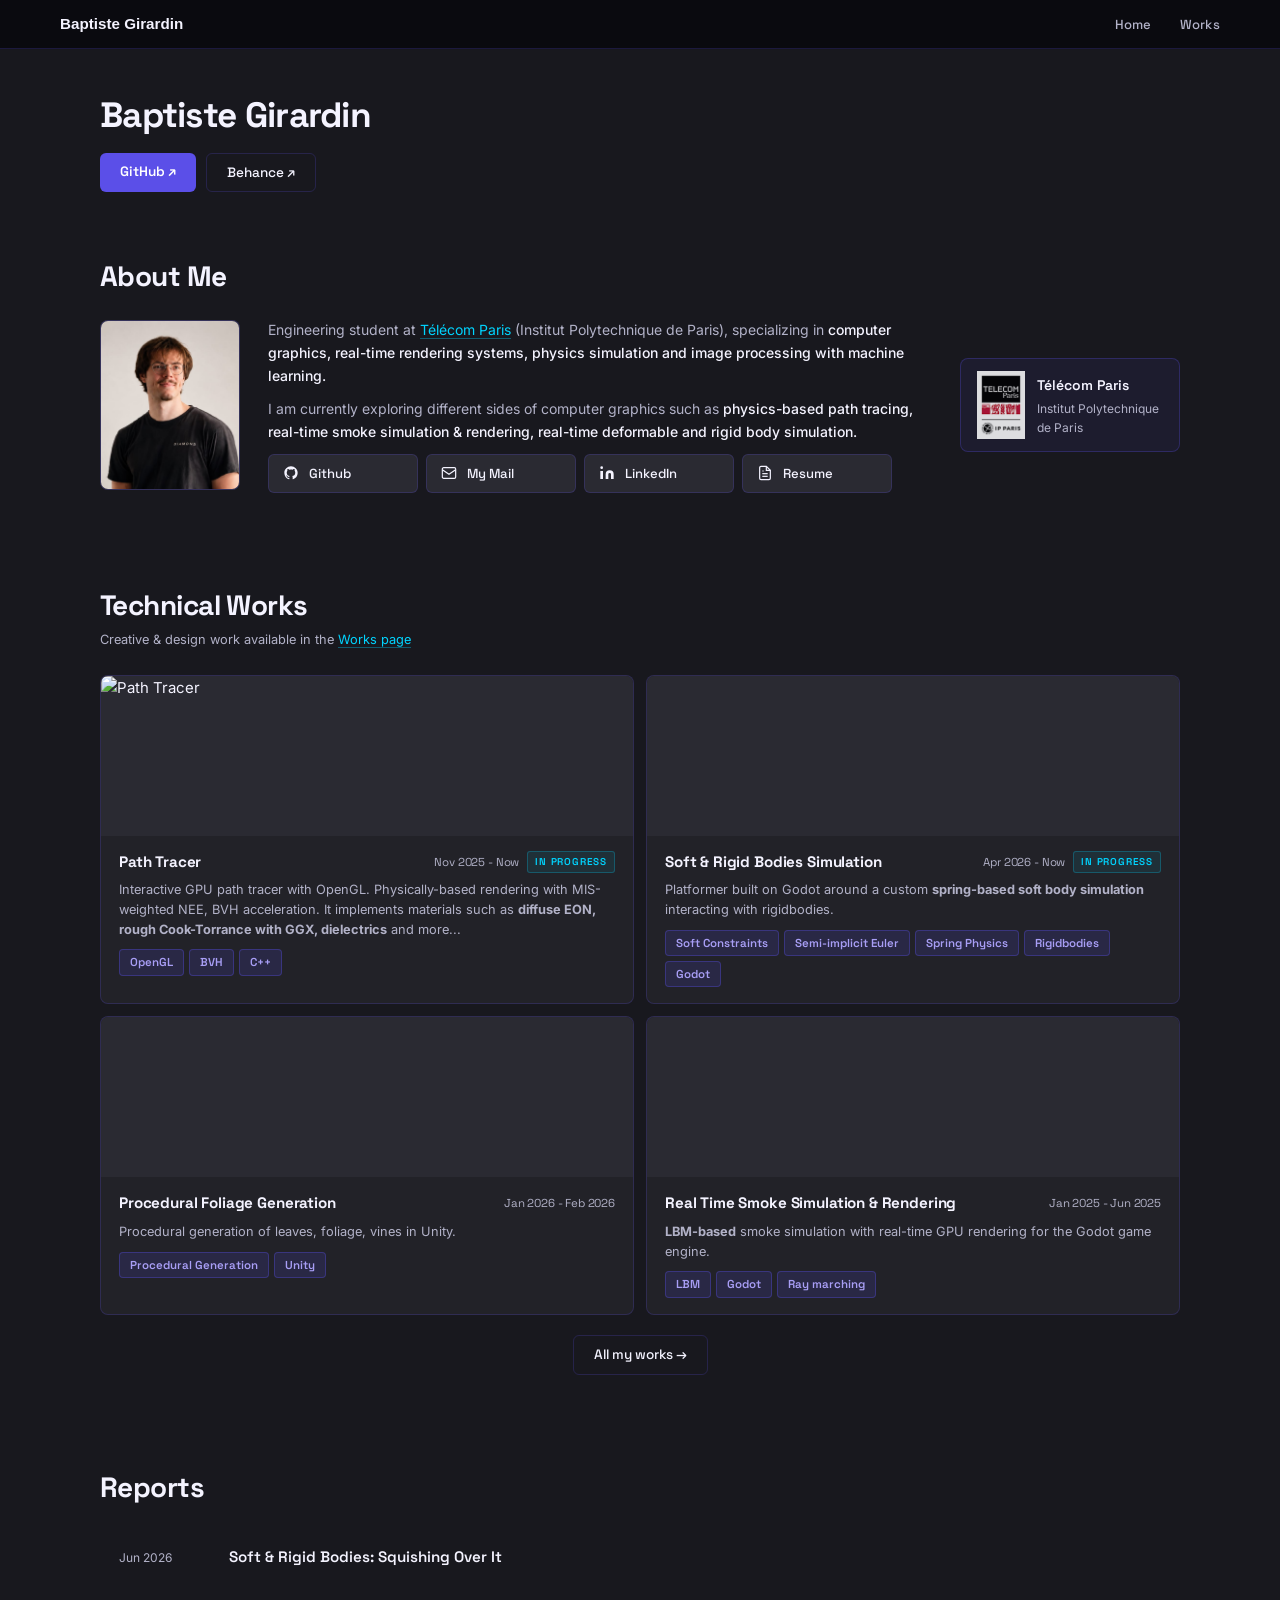
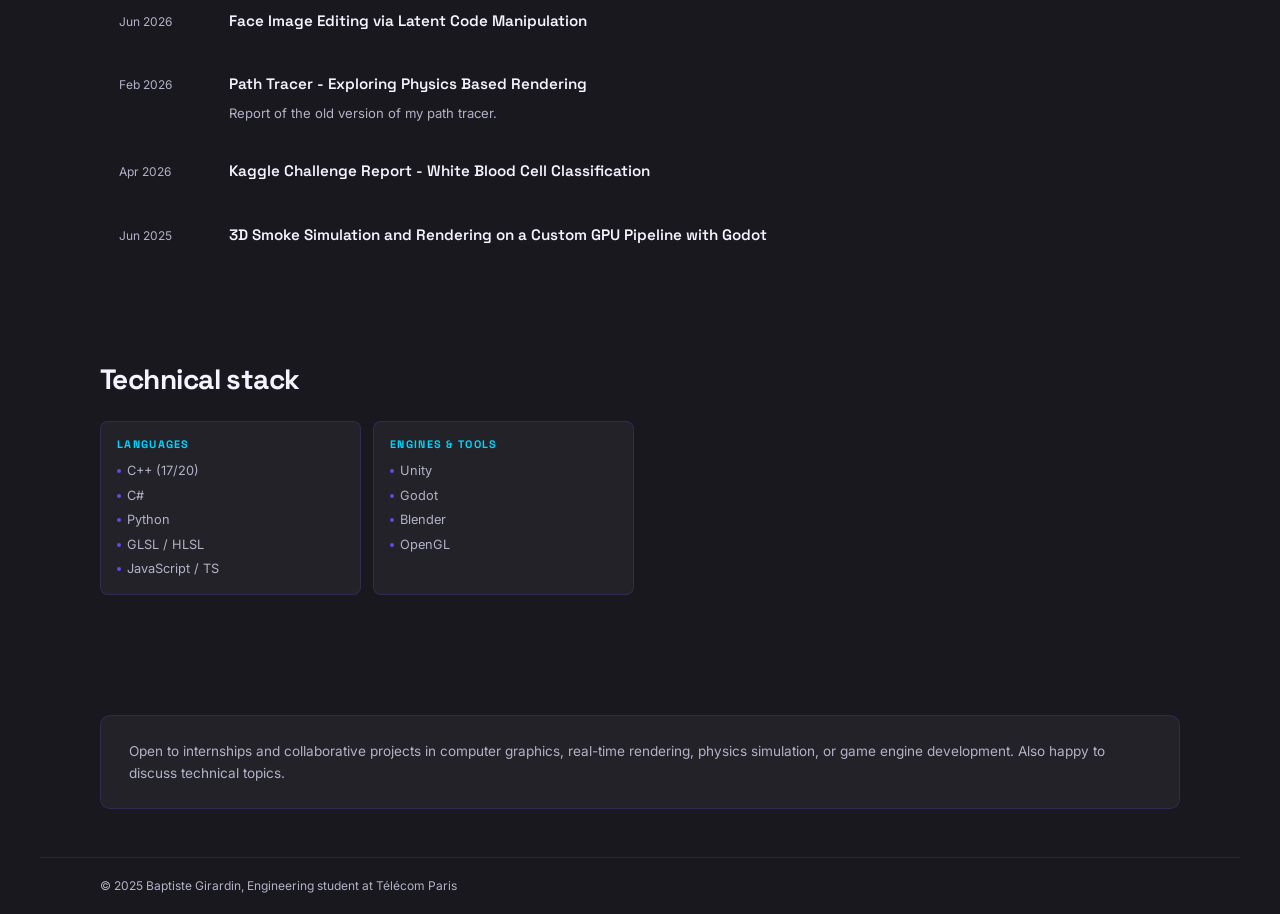
==== index.html @ cd8fc3d0 "Add recent reports" ====
<!DOCTYPE html>
<html lang="en">
<head>
  <meta charset="UTF-8" />
  <meta name="viewport" content="width=device-width, initial-scale=1.0" />
  <title>Baptiste Girardin Portfolio</title>
  <link rel="preconnect" href="https://fonts.googleapis.com" />
  <link href="https://fonts.googleapis.com/css2?family=Space+Grotesk:wght@300;400;500;600;700&family=Inter:wght@300;400;500&display=swap" rel="stylesheet" />
  <link rel="stylesheet" href="css/base.css" />
  <link rel="stylesheet" href="css/nav.css" />
  <link rel="stylesheet" href="css/hero.css" />
  <link rel="stylesheet" href="css/sections.css" />
  <link rel="stylesheet" href="css/projects.css" />
  <link rel="stylesheet" href="css/skills.css" />
  <link rel="stylesheet" href="css/contact.css" />
</head>
<body>

  <nav id="navbar"></nav>
  <script src="js/nav.js"></script>

  <section id="hero">
    <div class="hero-content">
      <h1 class="hero-title">Baptiste Girardin</h1>
      <div class="hero-actions">
        <a href="https://github.com/SlyZ1" target="_blank" class="btn-primary">GitHub ↗</a>
        <a href="https://www.behance.net/slyz" target="_blank" class="btn-ghost">Behance ↗</a>
      </div>
    </div>
  </section>

  <section id="about">
    <div class="reveal">
      <h2 class="section-title">About Me</h2>
    </div>
    <div class="about-grid reveal">
      <div class="about-photo">
        <div class="photo-placeholder">
          <img src="assets/photo_moi_2.jpeg" alt="Baptiste Girardin" />
        </div>
      </div>
      <div class="about-text">
        <p>
          Engineering student at <a href="https://www.telecom-paris.fr" target="_blank" class="inline-link">Télécom Paris</a> (Institut Polytechnique de Paris),
          specializing in <strong>computer graphics, real-time rendering systems, physics simulation
          and image processing with machine learning.</strong>
        </p>
        <div class="about-photo about-photo-mobile">
          <div class="photo-placeholder">
            <img src="assets/photo_moi_2.jpeg" alt="Baptiste Girardin" />
          </div>
        </div>
        <p>
          I am currently exploring different sides of computer graphics such as <strong>physics-based path tracing,
          real-time smoke simulation & rendering, real-time deformable and rigid body simulation.</strong>
        </p>
        <div class="about-links reveal">
          <a href="https://github.com/SlyZ1" target="_blank" class="contact-link">
            <svg width="20" height="20" viewBox="0 0 24 24" fill="currentColor" aria-hidden="true">
              <path d="M12 2C6.477 2 2 6.477 2 12c0 4.418 2.865 8.165 6.839 9.489.5.092.682-.217.682-.482 0-.237-.009-.868-.014-1.703-2.782.604-3.369-1.341-3.369-1.341-.454-1.154-1.11-1.461-1.11-1.461-.908-.62.069-.608.069-.608 1.003.07 1.531 1.03 1.531 1.03.892 1.529 2.341 1.087 2.91.832.092-.647.35-1.088.636-1.338-2.22-.253-4.555-1.11-4.555-4.943 0-1.091.39-1.984 1.029-2.683-.103-.253-.446-1.27.098-2.647 0 0 .84-.268 2.75 1.026A9.578 9.578 0 0112 6.836c.85.004 1.705.115 2.504.337 1.909-1.294 2.747-1.026 2.747-1.026.546 1.377.203 2.394.1 2.647.64.699 1.028 1.592 1.028 2.683 0 3.842-2.339 4.687-4.566 4.935.359.309.678.919.678 1.852 0 1.336-.012 2.415-.012 2.741 0 .267.18.579.688.481C19.138 20.161 22 16.416 22 12c0-5.523-4.477-10-10-10z"/>
            </svg>
            Github
          </a>
          <a href="mailto:baptiste.girardin@telecom-paris.fr" class="contact-link">
            <svg width="20" height="20" viewBox="0 0 24 24" fill="none" stroke="currentColor" stroke-width="1.8" aria-hidden="true">
              <rect x="2" y="4" width="20" height="16" rx="2"/>
              <path d="m2 7 10 7 10-7"/>
            </svg>
            My Mail
          </a>
          <a href="https://www.linkedin.com/in/baptiste-girardin" target="_blank" class="contact-link">
            <svg width="20" height="20" viewBox="0 0 24 24" fill="currentColor" aria-hidden="true">
              <path d="M16 8a6 6 0 016 6v7h-4v-7a2 2 0 00-2-2 2 2 0 00-2 2v7h-4v-7a6 6 0 016-6zM2 9h4v12H2z"/>
              <circle cx="4" cy="4" r="2"/>
            </svg>
            LinkedIn
          </a>
          <a href="assets/CV-en.pdf" target="_blank" class="contact-link">
            <svg width="20" height="20" viewBox="0 0 24 24" fill="none" stroke="currentColor" stroke-width="1.8" aria-hidden="true">
              <path d="M14 2H6a2 2 0 00-2 2v16a2 2 0 002 2h12a2 2 0 002-2V8z"/>
              <polyline points="14 2 14 8 20 8"/>
              <line x1="16" y1="13" x2="8" y2="13"/>
              <line x1="16" y1="17" x2="8" y2="17"/>
              <polyline points="10 9 9 9 8 9"/>
            </svg>
            Resume
          </a>
        </div>
      </div>
      <div class="about-stats">
        <div class="telecom-badge">
          <img src="assets/telecom-paris.png" alt="Télécom Paris" class="telecom-img" />
          <div class="telecom-info">
            <strong>Télécom Paris</strong>
            <span>Institut Polytechnique de Paris</span>
          </div>
        </div>
      </div>
    </div>
  </section>

  <section id="projects" class="projects-preview">
    <div class="reveal">
      <h2 class="section-title">Technical Works</h2>
      <p class="section-subtitle">Creative & design work available in the <a href="projects.html?filter=art" class="inline-link">Works page</a></p>
    </div>
    <div class="projects-grid reveal" data-projects="path-tracer, soft-body, foliage, smoke-sim"></div>
    <script src="js/projects.js"></script>
    <div class="projects-more reveal">
      <a href="projects.html" class="btn-ghost">All my works →</a>
    </div>
  </section>

  <section id="publications">
    <div class="reveal">
      <h2 class="section-title">Reports</h2>
    </div>
    <div class="pub-list reveal">
      <a class="pub-item" href="https://github.com/SlyZ1/Physics-Based-Bodies/blob/main/Report.pdf" target="_blank">
        <span class="pub-date">Jun 2026</span>
        <div class="pub-body">
          <h3 class="pub-title">Soft & Rigid Bodies: Squishing Over It</h3>
        </div>
        <span class="pub-arrow">↗</span>
      </a>
      <a class="pub-item" href="https://github.com/SlyZ1/Latent-Space-Faces/blob/main/Report.pdf" target="_blank">
        <span class="pub-date">Jun 2026</span>
        <div class="pub-body">
          <h3 class="pub-title">Face Image Editing via Latent Code Manipulation</h3>
        </div>
        <span class="pub-arrow">↗</span>
      </a>
      <a class="pub-item" href="https://github.com/SlyZ1/Path-Tracer/blob/main/outputs/Rendu%20Projet%20IGR.pdf" target="_blank">
        <span class="pub-date">Feb 2026</span>
        <div class="pub-body">
          <h3 class="pub-title">Path Tracer - Exploring Physics Based Rendering</h3>
          <p class="pub-desc">Report of the old version of my path tracer.</p>
        </div>
        <span class="pub-arrow">↗</span>
      </a>
      <a class="pub-item" href="https://github.com/SlyZ1/WBC-Classification/blob/main/Project%20Report.pdf" target="_blank">
        <span class="pub-date">Apr 2026</span>
        <div class="pub-body">
          <h3 class="pub-title">Kaggle Challenge Report - White Blood Cell Classification</h3>
        </div>
        <span class="pub-arrow">↗</span>
      </a>
      <a class="pub-item" href="https://github.com/artishow-smoke/Smoke/blob/master/report/report.pdf" target="_blank">
        <span class="pub-date">Jun 2025</span>
        <div class="pub-body">
          <h3 class="pub-title">3D Smoke Simulation and Rendering on a Custom GPU Pipeline with Godot</h3>
        </div>
        <span class="pub-arrow">↗</span>
      </a>
    </div>
  </section>

  <section id="skills">
    <div class="reveal">
      <h2 class="section-title">Technical stack</h2>
    </div>
    <div class="skills-grid reveal">
      <div class="skill-group">
        <p class="skill-group-title">Languages</p>
        <ul class="skill-list">
          <li class="skill-item"><span class="skill-dot"></span>C++ (17/20)</li>
          <li class="skill-item"><span class="skill-dot"></span>C#</li>
          <li class="skill-item"><span class="skill-dot"></span>Python</li>
          <li class="skill-item"><span class="skill-dot"></span>GLSL / HLSL</li>
          <li class="skill-item"><span class="skill-dot"></span>JavaScript / TS</li>
        </ul>
      </div>
      <div class="skill-group">
        <p class="skill-group-title">Engines & Tools</p>
        <ul class="skill-list">
          <li class="skill-item"><span class="skill-dot"></span>Unity</li>
          <li class="skill-item"><span class="skill-dot"></span>Godot</li>
          <li class="skill-item"><span class="skill-dot"></span>Blender</li>
          <li class="skill-item"><span class="skill-dot"></span>OpenGL</li>
        </ul>
      </div>
    </div>
  </section>

  <section id="contact">
    <div class="reveal">
      <h2 class="section-title"></h2>
    </div>
    <div class="contact-inner reveal">
      <div class="contact-copy">
        <p>
          Open to internships and collaborative projects in computer graphics, real-time rendering,
          physics simulation, or game engine development. Also happy to discuss technical topics.
        </p>
      </div>
    </div>
  </section>

  <footer>
    <p>© 2025 Baptiste Girardin, Engineering student at Télécom Paris</p>
  </footer>

<script src="js/scroll-reveal.js"></script>

</body>
</html>
---- css/base.css ----
*, *::before, *::after {
  box-sizing: border-box;
  margin: 0;
  padding: 0;
}

:root {
  --bg:           #18181E;
  --bg-card:      #222228;
  --bg-card2:     #2A2A32;
  --border:       rgba(91, 79, 232, 0.22);
  --text:         #F4F3FF;
  --muted:        #B2B2C8;
  --accent:       #5B4FE8;
  --accent2:      #00D4FF;
  --accent-glow:  rgba(91, 79, 232, 0.25);
}

html {
  scroll-behavior: smooth;
}

body {
  background: var(--bg);
  color: var(--text);
  font-family: 'Inter', sans-serif;
  font-size: 15px;
  line-height: 1.6;
  overflow-x: hidden;
}

::-webkit-scrollbar { width: 4px; }
::-webkit-scrollbar-track { background: var(--bg); }
::-webkit-scrollbar-thumb { background: var(--accent); border-radius: 2px; }

.btn-primary {
  background: var(--accent);
  color: #fff;
  padding: 8px 20px;
  border-radius: 6px;
  font-family: 'Space Grotesk', sans-serif;
  font-weight: 600;
  font-size: 0.85rem;
  text-decoration: none;
  transition: opacity 0.15s;
}
.btn-primary:hover { opacity: 0.85; }

.btn-ghost {
  border: 1px solid var(--border);
  color: var(--text);
  padding: 8px 20px;
  border-radius: 6px;
  font-family: 'Space Grotesk', sans-serif;
  font-weight: 500;
  font-size: 0.85rem;
  text-decoration: none;
  transition: border-color 0.2s, color 0.2s;
}
.btn-ghost:hover {
  border-color: var(--accent);
  color: var(--accent);
}

.btn-ghost-accent {
  border-color: var(--accent);
  color: var(--accent);
}
.btn-ghost-accent:hover { opacity: 0.8; }

.reveal {
  opacity: 0;
  transform: translateY(12px);
  transition: opacity 0.35s ease, transform 0.35s ease;
}
.reveal.visible {
  opacity: 1;
  transform: translateY(0);
}

@media (prefers-reduced-motion: reduce) {
  *, *::before, *::after {
    animation-duration: 0.001ms !important;
    transition-duration: 0.001ms !important;
  }
}
---- css/nav.css ----
nav {
  position: fixed;
  top: 0; left: 0; right: 0;
  z-index: 100;
  display: flex;
  justify-content: space-between;
  align-items: center;
  padding: 12px 60px;
  background: rgba(10, 10, 15, 0.92);
  backdrop-filter: blur(12px);
  border-bottom: 1px solid var(--border);
}

.nav-logo {
  font-family: -apple-system, BlinkMacSystemFont, 'Segoe UI', sans-serif;
  font-weight: 600;
  font-size: 0.95rem;
  letter-spacing: 0;
  color: var(--text);
  text-decoration: none;
}

.nav-links {
  display: flex;
  gap: 28px;
  list-style: none;
}
.nav-links a {
  color: var(--muted);
  font-size: 0.82rem;
  text-decoration: none;
  letter-spacing: 0.02em;
  font-family: 'Space Grotesk', sans-serif;
  font-weight: 500;
  transition: color 0.15s;
}
.nav-links a:hover {
  color: var(--text);
}

@media (max-width: 900px) {
  nav { padding: 12px 24px; }
  .nav-links { gap: 15px; }
}
---- css/hero.css ----
#hero {
  position: relative;
  padding: 96px 60px 20px;
  max-width: 1200px;
  margin: 0 auto;
}

.hero-content {
  position: relative;
  z-index: 2;
  text-align: left;
  display: flex;
  flex-direction: column;
  align-items: flex-start;
  gap: 12px;
}

.hero-eyebrow {
  font-family: 'Space Grotesk', sans-serif;
  font-size: 0.72rem;
  font-weight: 500;
  letter-spacing: 0.16em;
  text-transform: uppercase;
  color: var(--accent2);
}

.hero-title {
  font-family: 'Space Grotesk', sans-serif;
  font-size: clamp(1.6rem, 3vw, 2.2rem);
  font-weight: 700;
  line-height: 1.1;
  letter-spacing: -0.02em;
}

.hero-sub {
  max-width: 560px;
  color: var(--muted);
  font-size: 0.9rem;
  line-height: 1.65;
}

.hero-actions {
  display: flex;
  gap: 10px;
  flex-wrap: wrap;
  margin-top: 6px;
}

.scroll-hint { display: none; }

@media (max-width: 900px) {
  #hero { padding: 72px 24px 12px; }
}
---- css/sections.css ----
section {
  padding: 48px 60px;
  max-width: 1200px;
  margin: 0 auto;
}

.section-label {
  font-family: 'Space Grotesk', sans-serif;
  font-size: 0.68rem;
  font-weight: 600;
  letter-spacing: 0.18em;
  text-transform: uppercase;
  color: var(--accent);
  margin-bottom: 6px;
}

.section-title {
  font-family: 'Space Grotesk', sans-serif;
  font-size: clamp(1.3rem, 2.5vw, 1.75rem);
  font-weight: 700;
  letter-spacing: -0.02em;
  line-height: 1.2;
  margin-bottom: 24px;
}
.section-subtitle {
  font-size: 0.8rem;
  color: var(--muted);
  margin-top: -16px;
  margin-bottom: 24px;
}

.section-title em {
  color: var(--accent2);
  font-style: normal;
}

.about-grid {
  display: grid;
  grid-template-columns: 140px 1fr 220px;
  column-gap: 28px;
  row-gap: 10px;
  align-items: start;
}

.about-photo {
  display: flex;
  flex-direction: column;
  align-items: center;
  align-self: center;
}

.about-photo-mobile { display: none; }

.photo-placeholder {
  width: 140px;
  height: 170px;
  border-radius: 8px;
  background: var(--bg-card2);
  border: 1px solid var(--border);
  display: flex;
  align-items: center;
  justify-content: center;
  color: var(--muted);
  overflow: hidden;
}

.photo-placeholder img {
  width: 100%;
  height: 100%;
  object-fit: cover;
  object-position: center top;
  transform: scale(1.6);
  transform-origin: center top;
  border-radius: 8px;
}

.about-text {
  align-self: center;
}

.inline-link {
  color: var(--accent2);
  text-decoration: none;
  border-bottom: 1px solid rgba(0, 212, 255, 0.35);
}
.inline-link:hover { border-bottom-color: var(--accent2); }

.about-text p {
  color: var(--muted);
  margin-bottom: 10px;
  font-size: 0.875rem;
  line-height: 1.65;
}
.about-text p strong { color: var(--text); font-weight: 500; }
.about-text p em     { color: var(--accent2); font-style: italic; }

.about-links {
  grid-column: 2 / -1;
  display: flex;
  flex-direction: row;
  flex-wrap: wrap;
  gap: 8px;
}

.about-tags {
  display: flex;
  flex-wrap: wrap;
  gap: 6px;
  margin-top: 14px;
}
.tag {
  background: var(--bg-card2);
  border: 1px solid var(--border);
  padding: 3px 10px;
  border-radius: 4px;
  font-size: 0.72rem;
  font-family: 'Space Grotesk', sans-serif;
  font-weight: 500;
  color: var(--muted);
  letter-spacing: 0.02em;
}

.about-stats {
  display: flex;
  flex-direction: column;
  gap: 10px;
  align-self: center;
}

.telecom-badge {
  background: rgba(91,79,232,0.08);
  border: 1px solid rgba(91, 79, 232, 0.28);
  border-radius: 8px;
  padding: 12px 16px;
  display: flex;
  align-items: center;
  gap: 12px;
}
.telecom-img {
  width: 48px;
  height: auto;
  flex-shrink: 0;
  opacity: 0.85;
}
.telecom-info strong {
  font-family: 'Space Grotesk', sans-serif;
  font-weight: 600;
  font-size: 0.875rem;
}
.telecom-info span {
  display: block;
  font-size: 0.75rem;
  color: var(--muted);
  margin-top: 2px;
}

.stat-card {
  background: var(--bg-card);
  border: 1px solid var(--border);
  border-radius: 8px;
  padding: 10px 16px;
  display: flex;
  align-items: baseline;
  gap: 12px;
}

.stat-number {
  font-family: 'Space Grotesk', sans-serif;
  font-size: 1.1rem;
  font-weight: 700;
  letter-spacing: -0.02em;
  color: var(--accent);
  line-height: 1;
  flex-shrink: 0;
  min-width: 40px;
}
.stat-label {
  font-size: 0.78rem;
  color: var(--muted);
}

.pub-list {
  display: flex;
  flex-direction: column;
  gap: 2px;
}

.pub-item {
  display: grid;
  grid-template-columns: 90px 1fr auto;
  align-items: start;
  gap: 20px;
  padding: 16px 18px;
  border-radius: 8px;
  border: 1px solid transparent;
  text-decoration: none;
  color: inherit;
  transition: background 0.15s, border-color 0.15s;
}
.pub-item:hover {
  background: var(--bg-card);
  border-color: var(--border);
}
.pub-item:hover .pub-arrow { opacity: 1; }

.pub-date {
  font-size: 0.75rem;
  color: var(--muted);
  padding-top: 3px;
  white-space: nowrap;
}

.pub-body { display: flex; flex-direction: column; gap: 6px; }

.pub-title {
  font-family: 'Space Grotesk', sans-serif;
  font-size: 0.95rem;
  font-weight: 600;
  color: var(--text);
  margin: 0;
}

.pub-desc {
  font-size: 0.82rem;
  color: var(--muted);
  line-height: 1.55;
  margin: 0;
}

.pub-tags {
  display: flex;
  flex-wrap: wrap;
  gap: 5px;
  margin-top: 2px;
}

.pub-arrow {
  font-size: 1rem;
  color: var(--muted);
  opacity: 0;
  transition: opacity 0.15s;
  padding-top: 2px;
}

footer {
  border-top: 1px solid var(--border);
  padding: 18px 60px;
  display: flex;
  justify-content: space-between;
  align-items: center;
  max-width: 1200px;
  margin: 0 auto;
}
footer p   { font-size: 0.75rem; color: var(--muted); }
footer a   { color: var(--accent); text-decoration: none; }

@media (max-width: 900px) {
  section { padding: 36px 24px; }
  .about-grid { display: block; }
  .about-photo { display: none; }
  .about-photo-mobile {
    display: flex;
    justify-content: center;
    margin: 16px 0;
  }
  .photo-placeholder { width: 140px; height: 170px; }

  .about-links { justify-content: center; margin-top: 20px; }
  .about-stats { display: none; }
  .telecom-badge { width: fit-content; margin: 0 auto; }
  footer { flex-direction: column; gap: 8px; text-align: center; padding: 18px 24px; }
}
---- css/projects.css ----
.back-arrow {
  display: inline-flex;
  align-items: center;
  justify-content: center;
  color: var(--text-muted);
  margin-bottom: 16px;
  transition: color 0.18s, transform 0.18s;
  text-decoration: none;
}
.back-arrow:hover {
  color: var(--accent);
  transform: translateX(-3px);
}

.projects-grid {
  display: grid;
  grid-template-columns: repeat(2, 1fr);
  gap: 12px;
}

.projects-grid.projects-cols {
  display: flex;
  gap: 12px;
  align-items: start;
}

.projects-col {
  flex: 1 1 0;
  min-width: 0;
  display: flex;
  flex-direction: column;
  gap: 12px;
}

.project-card {
  background: var(--bg-card);
  border: 1px solid var(--border);
  border-radius: 8px;
  overflow: hidden;
  transition: border-color 0.18s;
  text-decoration: none;
  color: inherit;
  display: block;
  cursor: pointer;
}
.project-card:hover {
  border-color: var(--accent);
}
.project-card.no-link {
  cursor: default;
}
.project-card.no-link:hover {
  border-color: var(--border);
}
.project-card.featured {
  grid-column: span 2;
}
.projects-grid .project-card:has(.thumb-a4) {
  grid-row: span 2;
}

.project-thumb {
  width: 100%;
  height: 160px;
  overflow: hidden;
  background: var(--bg-card2);
  position: relative;
  transition: height 0.35s ease;
}

.project-thumb.thumb-a4 {
  height: auto;
  aspect-ratio: 210 / 297;
}

.carousel-wrap {
  position: relative;
  width: 100%;
  height: 100%;
  overflow: hidden;
}

.carousel-track {
  display: flex;
  height: 100%;
  transition: transform 0.35s ease;
}

.carousel-track img {
  width: 100%;
  height: 100%;
  object-fit: cover;
  flex-shrink: 0;
}
.carousel-track .thumb-dark {
  flex-shrink: 0;
  width: 100%;
  height: 100%;
}

.carousel-prev,
.carousel-next {
  position: absolute;
  top: 50%;
  transform: translateY(-50%);
  background: rgba(0,0,0,0.45);
  border: none;
  color: #fff;
  font-size: 1.4rem;
  line-height: 1;
  padding: 6px 10px;
  cursor: pointer;
  z-index: 2;
  border-radius: 4px;
  transition: background 0.15s;
}
.carousel-prev:hover,
.carousel-next:hover { background: rgba(0,0,0,0.7); }
.carousel-prev { left: 6px; }
.carousel-next { right: 6px; }

.carousel-dots {
  position: absolute;
  bottom: 8px;
  left: 50%;
  transform: translateX(-50%);
  display: flex;
  gap: 6px;
  z-index: 2;
}

.dot {
  width: 6px;
  height: 6px;
  border-radius: 50%;
  background: rgba(255,255,255,0.4);
  cursor: pointer;
  transition: background 0.15s;
}
.dot.active { background: #fff; }
.project-thumb canvas,
.project-thumb img,
.project-thumb video {
  width: 100%;
  height: 100%;
  display: block;
  object-fit: cover;
}

.project-thumb img.thumb-zoom {
  transform: scale(1.3);
}
.project-thumb video.thumb-zoom {
  transform: scale(2);
}
.project-thumb:has(video.thumb-contain) {
  height: auto;
  aspect-ratio: 16 / 9;
}

.audio-player {
  width: 100%;
  height: 100%;
  display: flex;
  flex-direction: column;
  justify-content: center;
  gap: 10px;
  padding: 14px 18px;
  box-sizing: border-box;
  background: var(--bg-card2);
}
.audio-header {
  display: flex;
  justify-content: space-between;
  align-items: center;
  gap: 8px;
}
.audio-title {
  font-family: 'Space Grotesk', sans-serif;
  font-size: 0.85rem;
  font-weight: 600;
  color: var(--text);
  white-space: nowrap;
  overflow: hidden;
  text-overflow: ellipsis;
}
.audio-count {
  font-size: 0.7rem;
  color: var(--muted);
  flex-shrink: 0;
}
.audio-controls {
  display: flex;
  align-items: center;
  justify-content: center;
  gap: 14px;
}
.audio-prev-btn,
.audio-next-btn {
  background: none;
  border: none;
  color: var(--muted);
  font-size: 1.5rem;
  line-height: 1;
  cursor: pointer;
  padding: 2px 6px;
  transition: color 0.15s;
}
.audio-prev-btn:hover,
.audio-next-btn:hover { color: var(--text); }
.audio-play-btn {
  width: 38px;
  height: 38px;
  border-radius: 50%;
  background: var(--accent);
  border: none;
  cursor: pointer;
  display: flex;
  align-items: center;
  justify-content: center;
  color: #000;
  transition: opacity 0.15s;
  flex-shrink: 0;
}
.audio-play-btn:hover { opacity: 0.85; }
.audio-play-btn svg { width: 14px; height: 14px; }
.audio-progress-wrap { display: flex; flex-direction: column; gap: 5px; }
.audio-bar {
  width: 100%;
  height: 3px;
  background: var(--border);
  border-radius: 2px;
  cursor: pointer;
}
.audio-fill {
  height: 100%;
  background: var(--accent);
  border-radius: 2px;
  width: 0%;
}
.audio-times {
  display: flex;
  justify-content: space-between;
  font-size: 0.68rem;
  color: var(--muted);
}
.audio-dots {
  display: flex;
  justify-content: center;
  gap: 6px;
}

.thumb-dark {
  width: 100%;
  height: 100%;
  background: #0d0d0f;
  display: flex;
  align-items: center;
  justify-content: center;
}
.thumb-dark img {
  width: 100%;
  height: 100%;
  object-fit: contain;
  display: block;
}
.project-thumb video.thumb-leaf {
  transform: scale(1.3);
  translate: 0px -20px;
}
.thumb-placeholder {
  width: 100%;
  height: 100%;
  display: flex;
  align-items: center;
  justify-content: center;
  font-size: 1.5rem;
}
.thumb-gameengine { background: linear-gradient(135deg, #0d1117, #1a1040); }
.thumb-fluid      { background: linear-gradient(135deg, #050d1f, #0a2040); }
.thumb-shader     { background: linear-gradient(135deg, #0f0a20, #1a0d35); }

.project-body {
  padding: 14px 18px 16px;
}

.project-type {
  font-size: 0.68rem;
  font-family: 'Space Grotesk', sans-serif;
  font-weight: 600;
  letter-spacing: 0.14em;
  text-transform: uppercase;
  color: var(--accent2);
  margin-bottom: 4px;
}

.project-name {
  font-family: 'Space Grotesk', sans-serif;
  font-size: 0.95rem;
  font-weight: 700;
  letter-spacing: -0.01em;
  margin-bottom: 6px;
  display: flex;
  align-items: center;
  gap: 8px;
}

.badge-wip {
  font-size: 0.62rem;
  font-family: 'Space Grotesk', sans-serif;
  font-weight: 600;
  letter-spacing: 0.08em;
  text-transform: uppercase;
  padding: 2px 7px;
  border-radius: 3px;
  background: rgba(0, 212, 255, 0.08);
  color: var(--accent2);
  border: 1px solid rgba(0, 212, 255, 0.25);
  flex-shrink: 0;
}

.project-date {
  margin-left: auto;
  font-size: 0.72rem;
  font-family: 'Space Grotesk', sans-serif;
  font-weight: 400;
  color: var(--muted);
  white-space: nowrap;
  padding-left: 8px;
}

.project-desc {
  font-size: 0.8rem;
  color: var(--muted);
  line-height: 1.55;
  margin-bottom: 10px;
}

.project-stack {
  display: flex;
  flex-wrap: wrap;
  gap: 5px;
}
.stack-tag {
  font-size: 0.72rem;
  font-family: 'Space Grotesk', sans-serif;
  font-weight: 600;
  padding: 3px 10px;
  border-radius: 4px;
  background: rgba(91, 79, 232, 0.15);
  color: #a89ef5;
  border: 1px solid rgba(91, 79, 232, 0.35);
}

.projects-cta {
  text-align: left;
  margin-top: 16px;
}

.project-filters {
  display: flex;
  gap: 8px;
  margin-bottom: 20px;
}

.filter-btn {
  background: transparent;
  border: 1px solid var(--border);
  color: var(--muted);
  padding: 6px 16px;
  border-radius: 6px;
  font-family: 'Space Grotesk', sans-serif;
  font-size: 0.82rem;
  font-weight: 500;
  cursor: pointer;
  transition: border-color 0.18s, color 0.18s;
}
.filter-btn:hover {
  border-color: var(--accent);
  color: var(--text);
}
.filter-btn.active {
  border-color: var(--accent);
  color: var(--accent);
}

.projects-more {
  margin-top: 20px;
  display: flex;
  flex-direction: column;
  align-items: center;
  gap: 10px;
}

.projects-creative-hint {
  font-size: 0.78rem;
  color: var(--muted);
  text-decoration: none;
  transition: color 0.15s;
}
.projects-creative-hint:hover { color: var(--accent2); }

@media (max-width: 900px) {
  .projects-grid { grid-template-columns: 1fr; }
  .projects-grid.projects-cols { flex-direction: column; }
  .project-card.featured { grid-column: span 1; }
  .project-name {
    flex-wrap: wrap;
    row-gap: 4px;
  }
  .project-title { flex-basis: 100%; }
  .badge-wip { margin-left: auto; flex-basis: auto; }
  .project-date { margin-left: 0px; padding-left: 0px; flex-basis: auto; }
}
---- css/skills.css ----
.skills-grid {
  display: grid;
  grid-template-columns: repeat(4, 1fr);
  gap: 12px;
}

.skill-group {
  background: var(--bg-card);
  border: 1px solid var(--border);
  border-radius: 8px;
  padding: 14px 16px;
}

.skill-group-title {
  font-family: 'Space Grotesk', sans-serif;
  font-size: 0.68rem;
  font-weight: 700;
  letter-spacing: 0.12em;
  text-transform: uppercase;
  color: var(--accent2);
  margin-bottom: 8px;
}

.skill-list {
  display: flex;
  flex-direction: column;
  gap: 4px;
  list-style: none;
}

.skill-item {
  font-size: 0.8rem;
  color: var(--muted);
  display: flex;
  align-items: center;
  gap: 6px;
}

.skill-dot {
  width: 4px;
  height: 4px;
  border-radius: 50%;
  background: var(--accent);
  flex-shrink: 0;
}

@media (max-width: 900px) {
  .skills-grid { grid-template-columns: repeat(2, 1fr); }
}
---- css/contact.css ----
.contact-inner {
  background: var(--bg-card);
  border: 1px solid var(--border);
  border-radius: 10px;
  padding: 24px 28px;
  display: flex;
  justify-content: center;
  align-items: center;
  gap: 32px;
}

.contact-copy p {
  color: var(--muted);
  font-size: 0.85rem;
  line-height: 1.65;
}

.contact-links {
  display: flex;
  flex-direction: column;
  gap: 8px;
  flex-shrink: 0;
}

.contact-link {
  display: flex;
  align-items: center;
  gap: 10px;
  text-decoration: none;
  color: var(--text);
  padding: 8px 14px;
  background: var(--bg-card2);
  border: 1px solid var(--border);
  border-radius: 6px;
  font-family: 'Space Grotesk', sans-serif;
  font-weight: 500;
  font-size: 0.82rem;
  transition: border-color 0.2s, color 0.2s;
  min-width: 150px;
}
.contact-link svg { flex-shrink: 0; width: 16px; height: 16px; }
.contact-link:hover {
  border-color: var(--accent);
  color: var(--accent);
}

@media (max-width: 900px) {
  .contact-inner {
    flex-direction: column;
    padding: 20px 20px;
  }
}
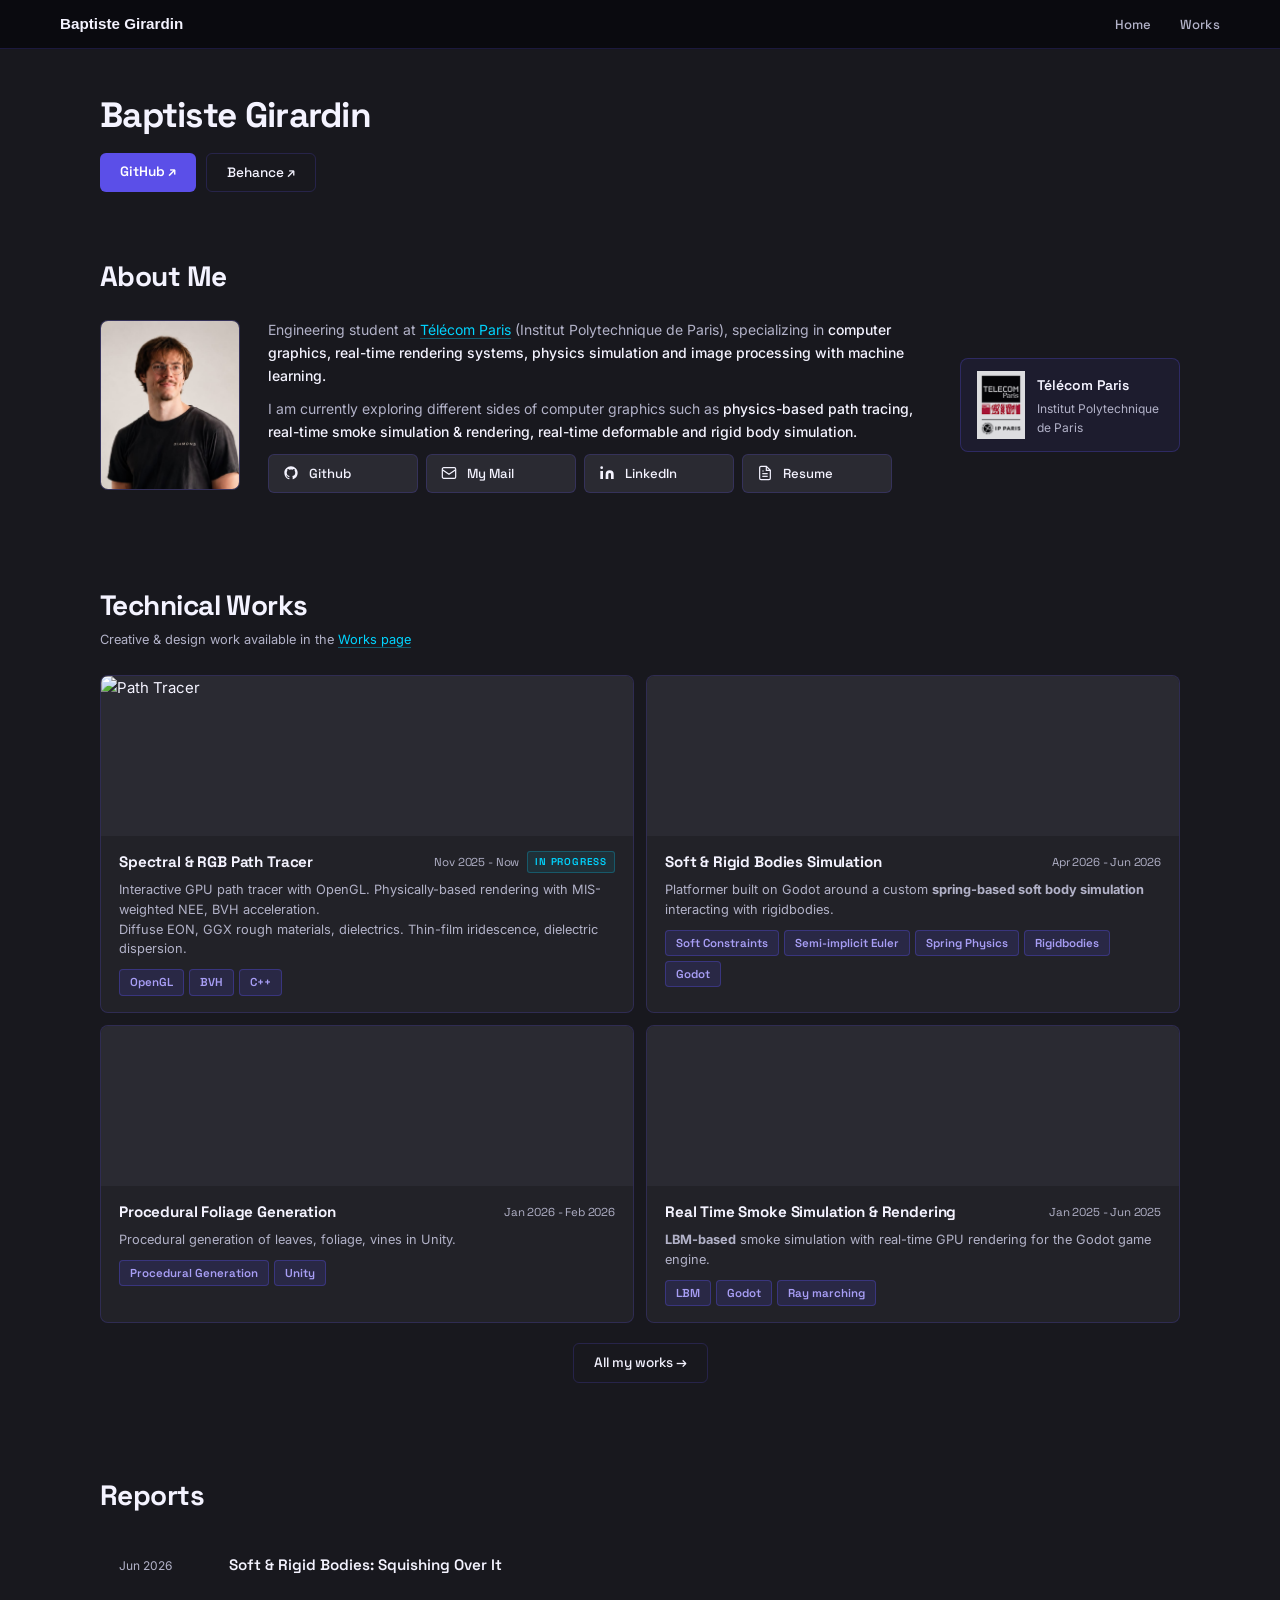
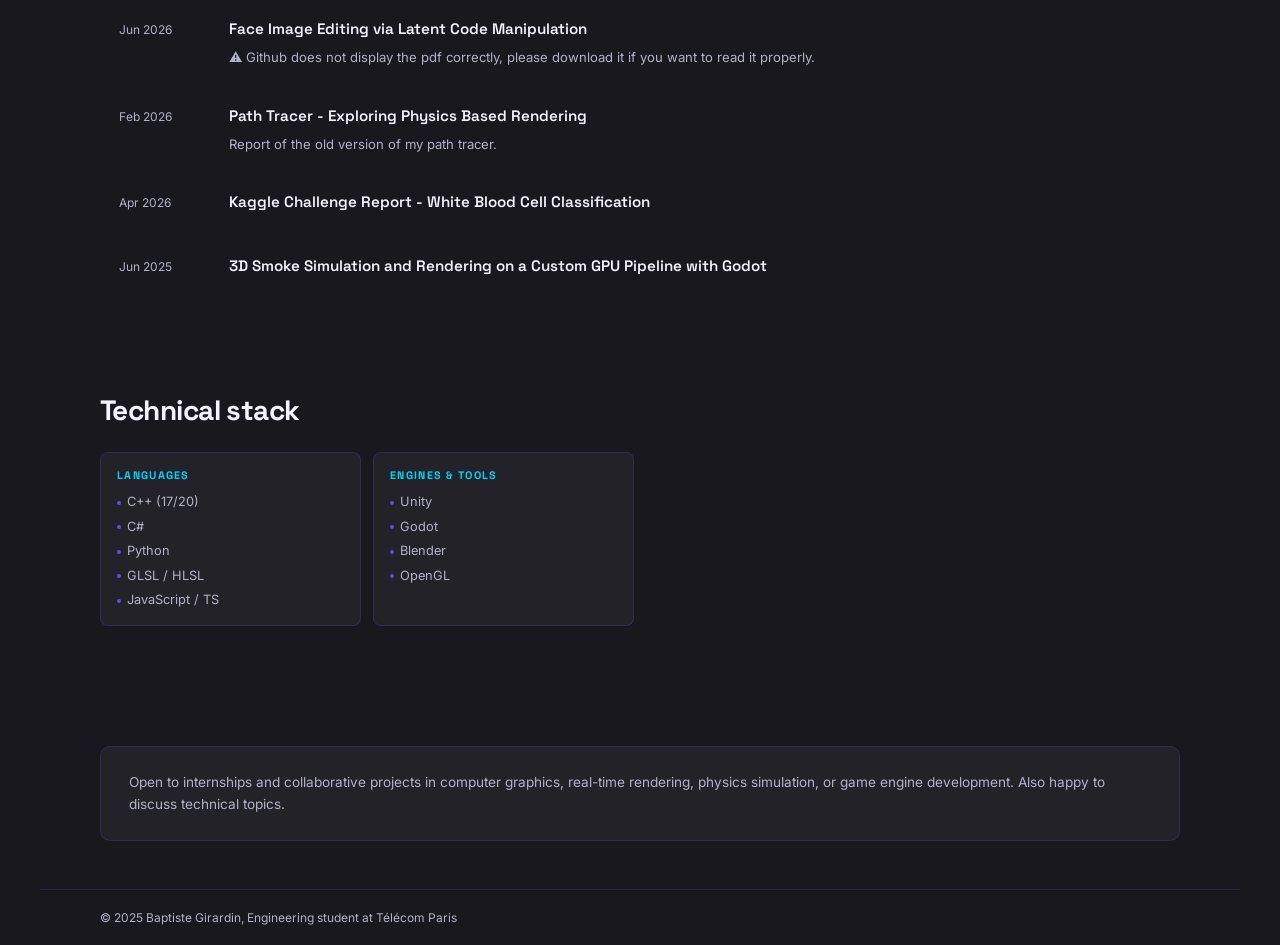
==== commit f2351c7b: "Face Editing pdf caution" ====
--- a/index.html
+++ b/index.html
@@ -127,6 +127,7 @@
         <span class="pub-date">Jun 2026</span>
         <div class="pub-body">
           <h3 class="pub-title">Face Image Editing via Latent Code Manipulation</h3>
+          <p class="pub-desc">⚠️ Github does not display the pdf correctly, please download it if you want to read it properly.</p>
         </div>
         <span class="pub-arrow">↗</span>
       </a>
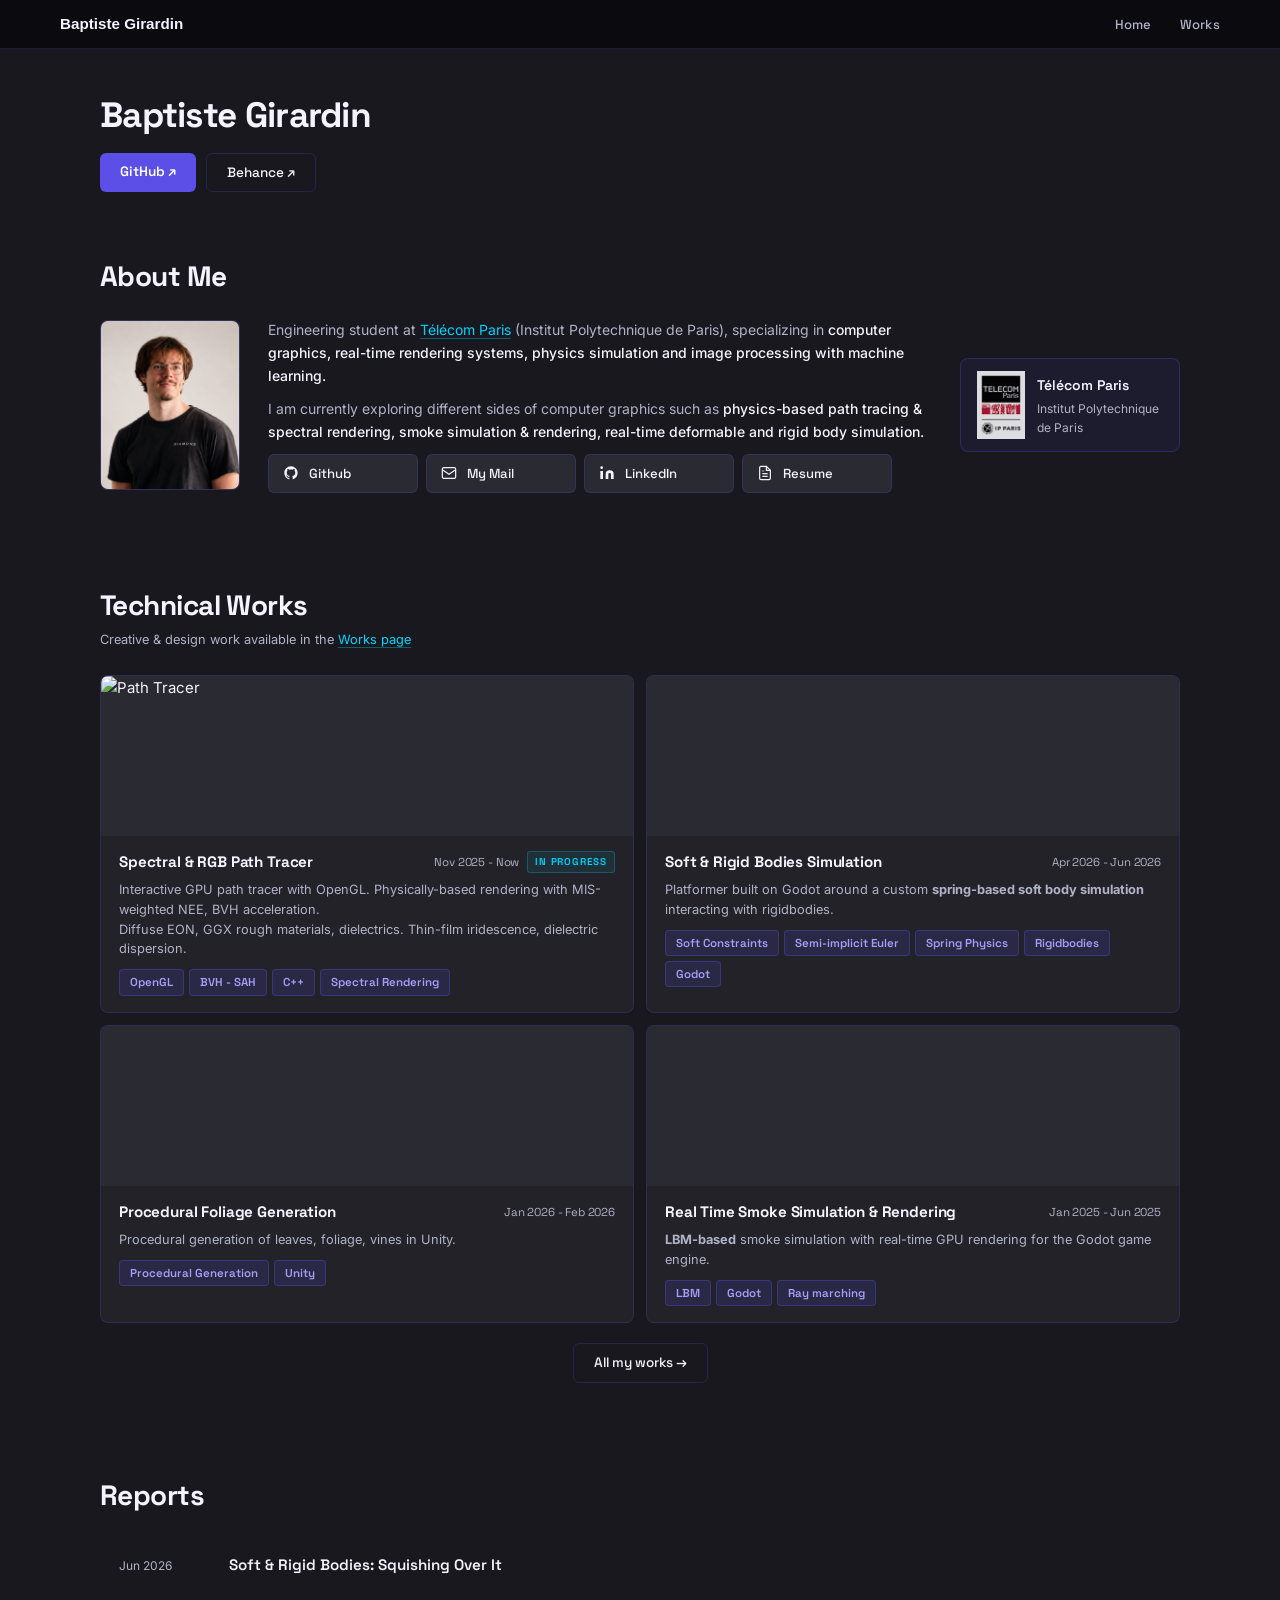
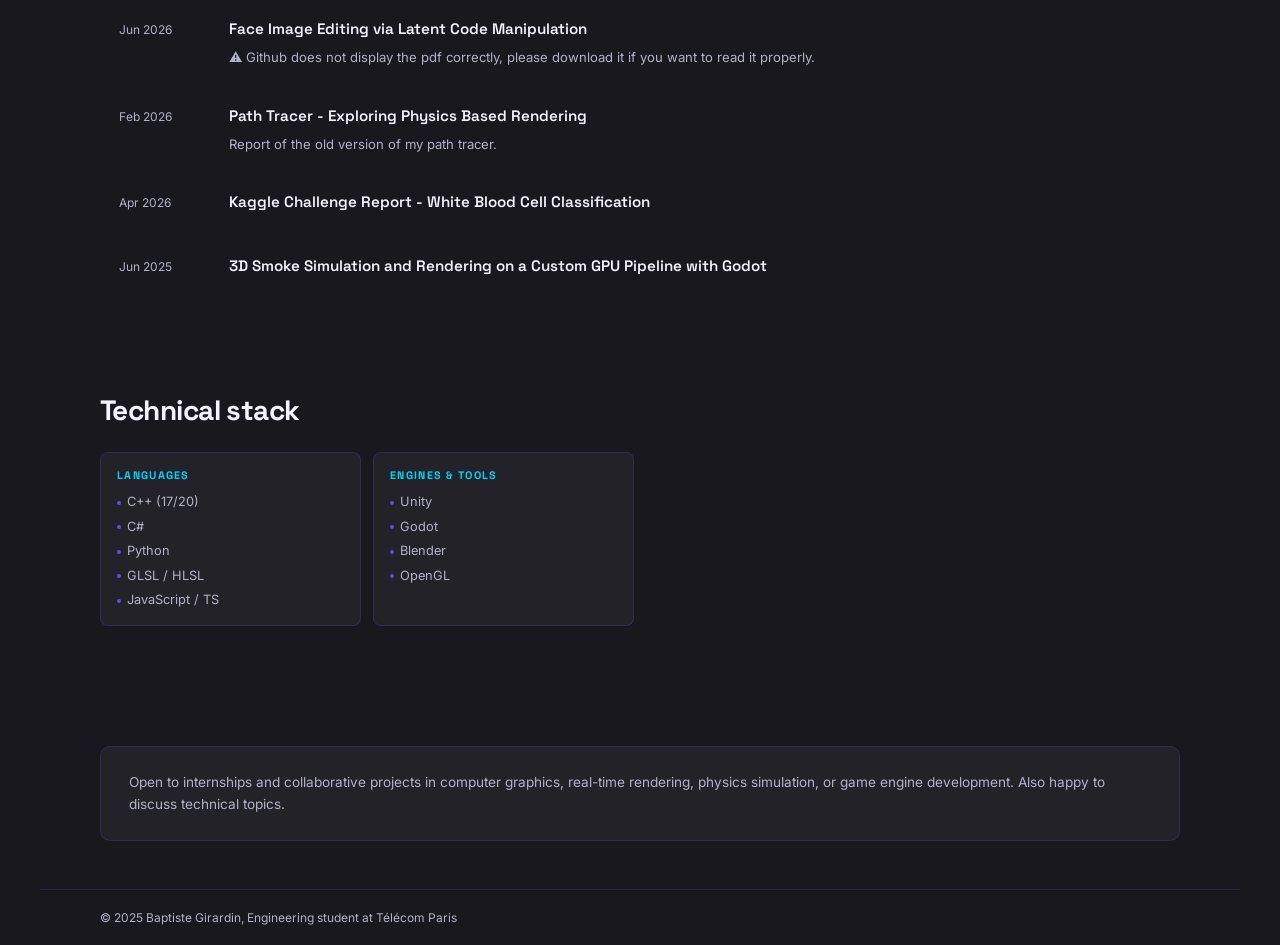
==== commit 5101f5b1: "Update path tracer cards" ====
--- a/index.html
+++ b/index.html
@@ -51,8 +51,8 @@
           </div>
         </div>
         <p>
-          I am currently exploring different sides of computer graphics such as <strong>physics-based path tracing,
-          real-time smoke simulation & rendering, real-time deformable and rigid body simulation.</strong>
+          I am currently exploring different sides of computer graphics such as <strong>physics-based path tracing & spectral rendering,
+          smoke simulation & rendering, real-time deformable and rigid body simulation.</strong>
         </p>
         <div class="about-links reveal">
           <a href="https://github.com/SlyZ1" target="_blank" class="contact-link">
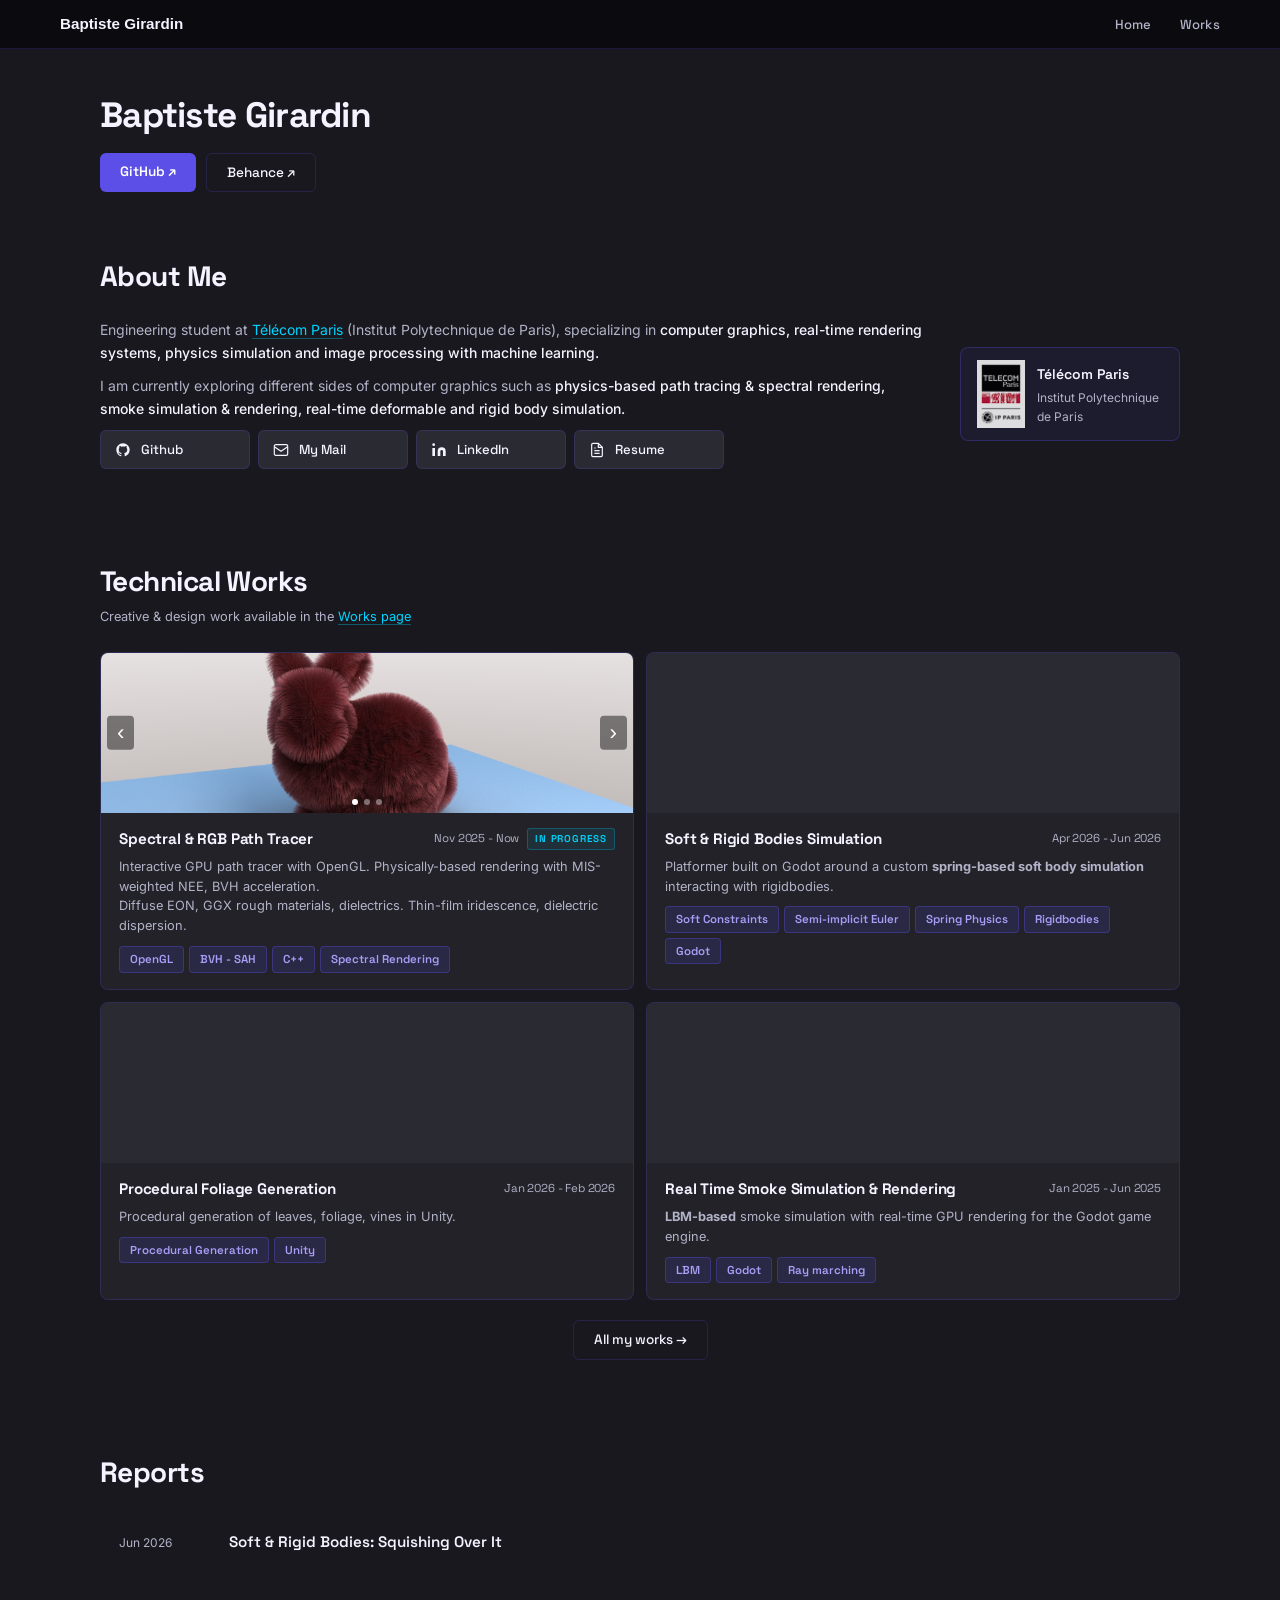
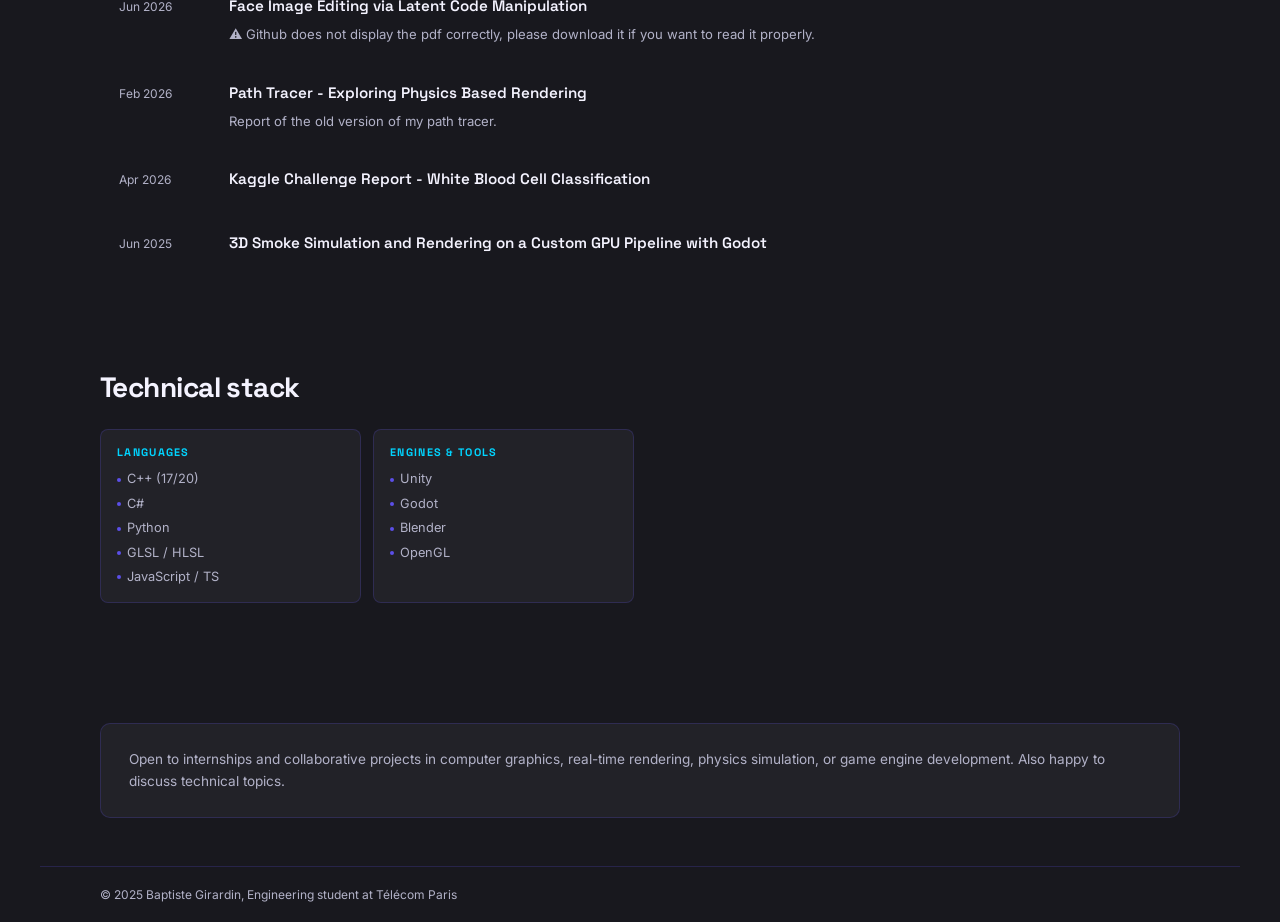
==== commit 2ed285e0: "Removed pfp in about-me section" ====
--- a/index.html
+++ b/index.html
@@ -34,11 +34,6 @@
       <h2 class="section-title">About Me</h2>
     </div>
     <div class="about-grid reveal">
-      <div class="about-photo">
-        <div class="photo-placeholder">
-          <img src="assets/photo_moi_2.jpeg" alt="Baptiste Girardin" />
-        </div>
-      </div>
       <div class="about-text">
         <p>
           Engineering student at <a href="https://www.telecom-paris.fr" target="_blank" class="inline-link">Télécom Paris</a> (Institut Polytechnique de Paris),
--- a/css/sections.css
+++ b/css/sections.css
@@ -36,7 +36,7 @@
 
 .about-grid {
   display: grid;
-  grid-template-columns: 140px 1fr 220px;
+  grid-template-columns: 1fr 220px;
   column-gap: 28px;
   row-gap: 10px;
   align-items: start;
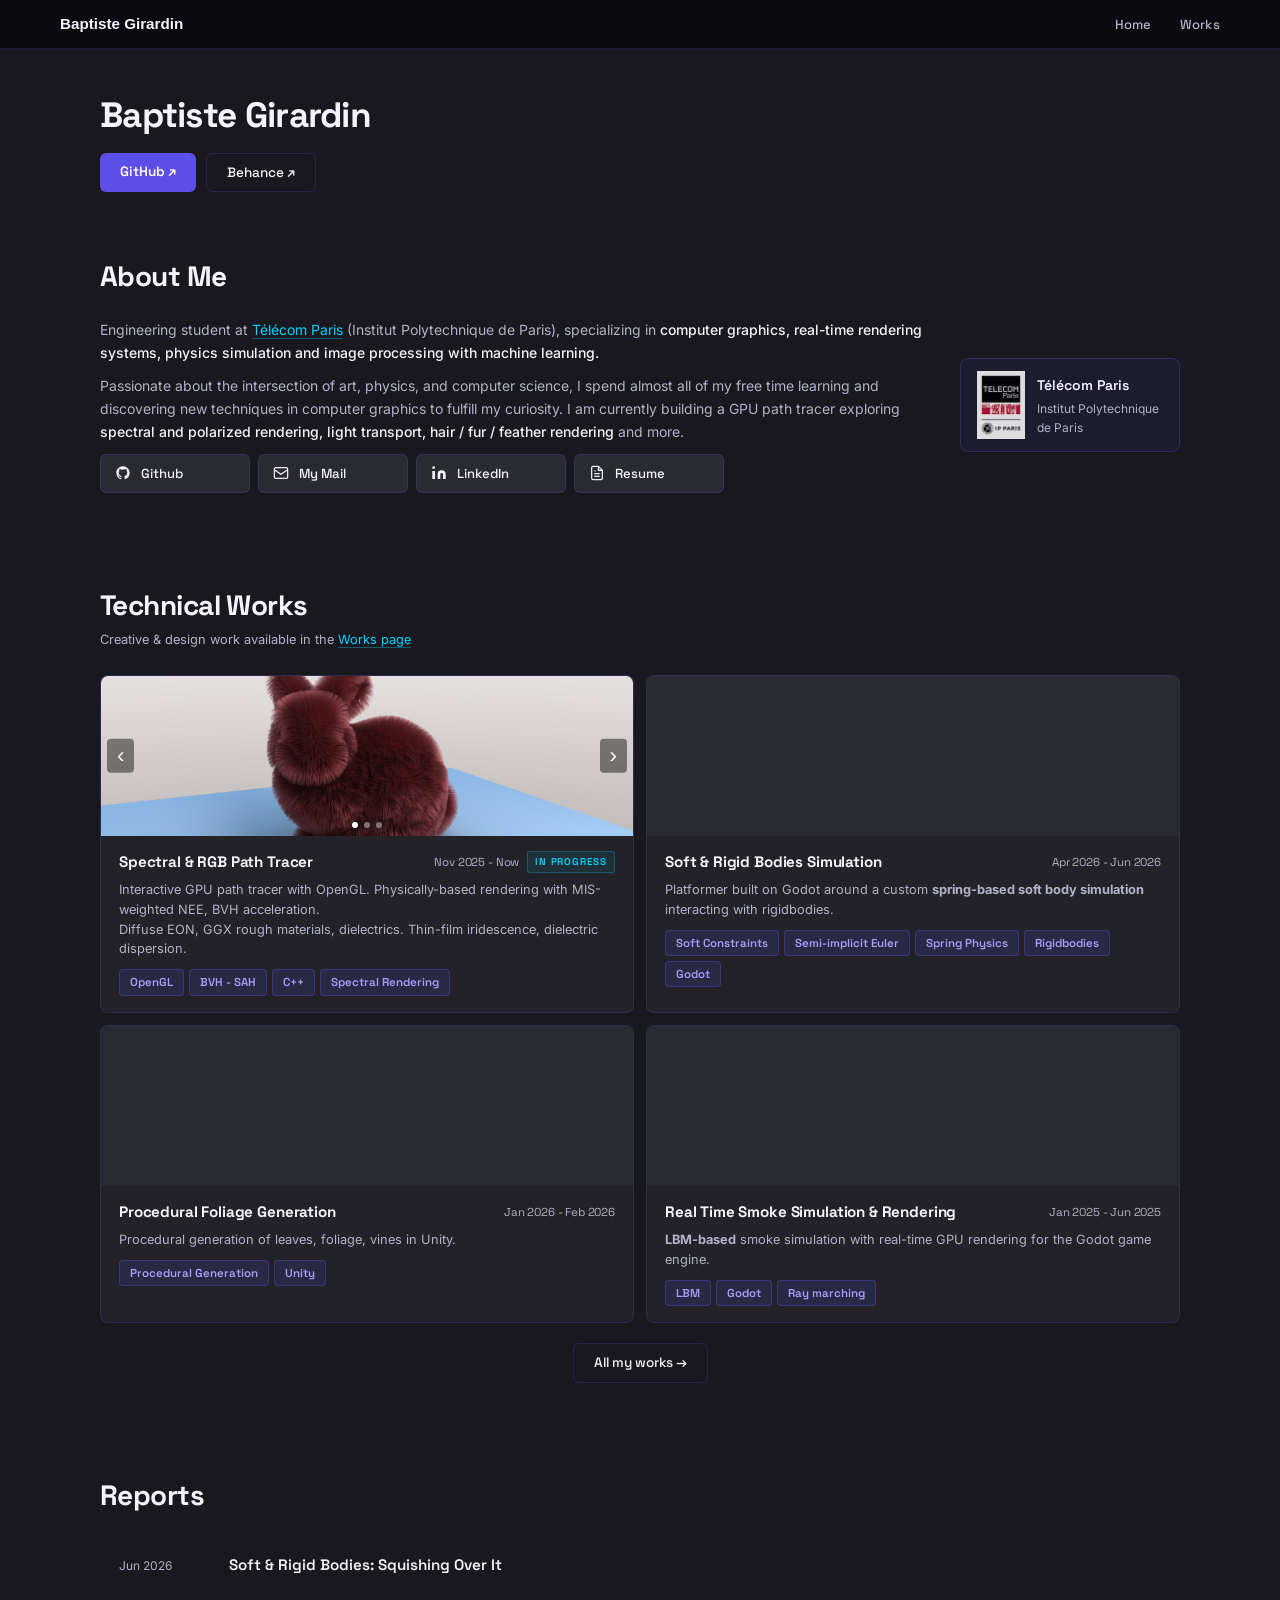
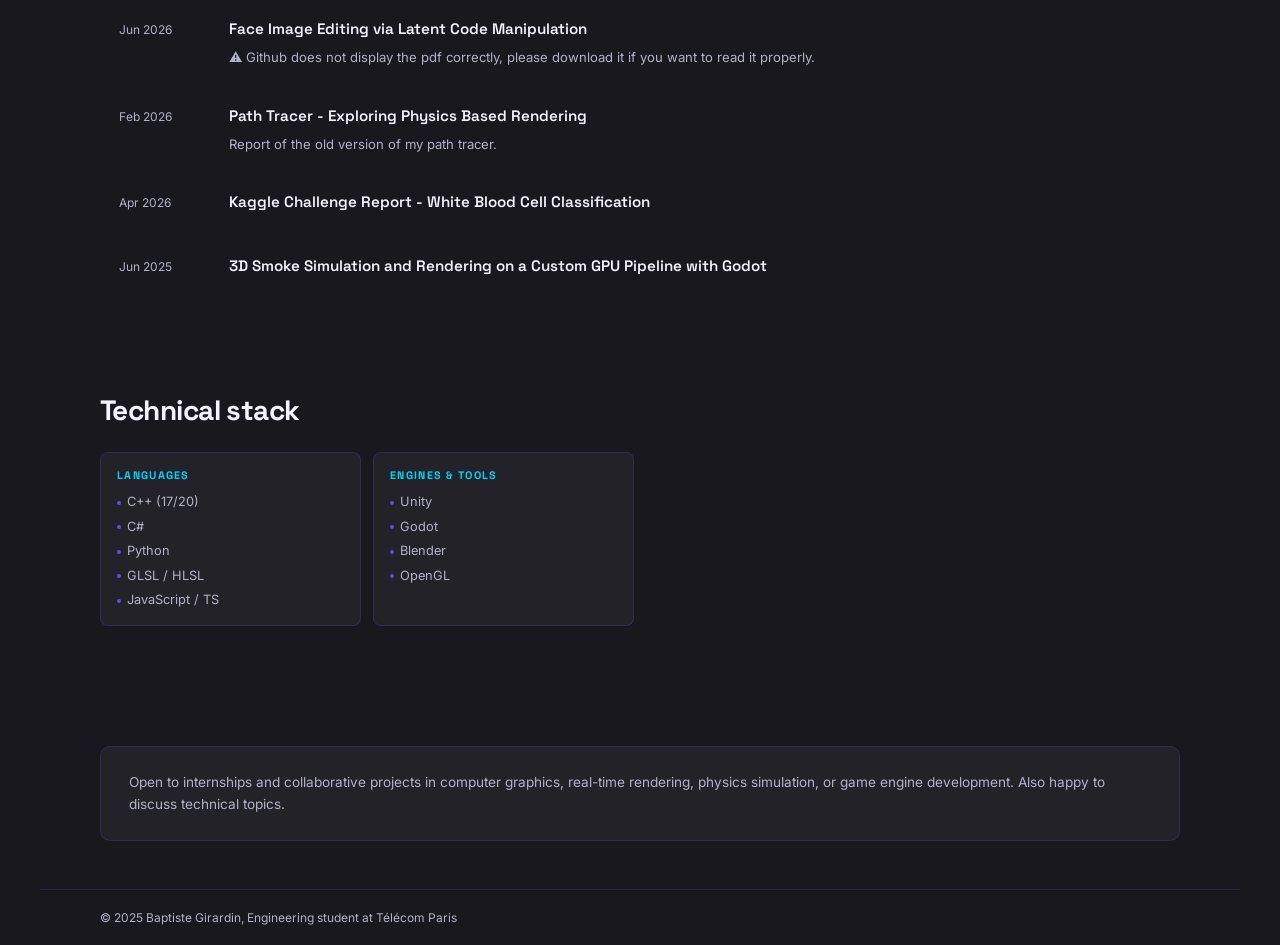
==== commit 388dc107: "Update About me section" ====
--- a/index.html
+++ b/index.html
@@ -46,8 +46,8 @@
           </div>
         </div>
         <p>
-          I am currently exploring different sides of computer graphics such as <strong>physics-based path tracing & spectral rendering,
-          smoke simulation & rendering, real-time deformable and rigid body simulation.</strong>
+          Passionate about the intersection of art, physics, and computer science, I spend almost all of my free time learning and discovering new techniques in computer graphics to fulfill my curiosity.
+          I am currently building a GPU path tracer exploring <strong>spectral and polarized rendering, light transport, hair / fur / feather rendering</strong> and more.
         </p>
         <div class="about-links reveal">
           <a href="https://github.com/SlyZ1" target="_blank" class="contact-link">
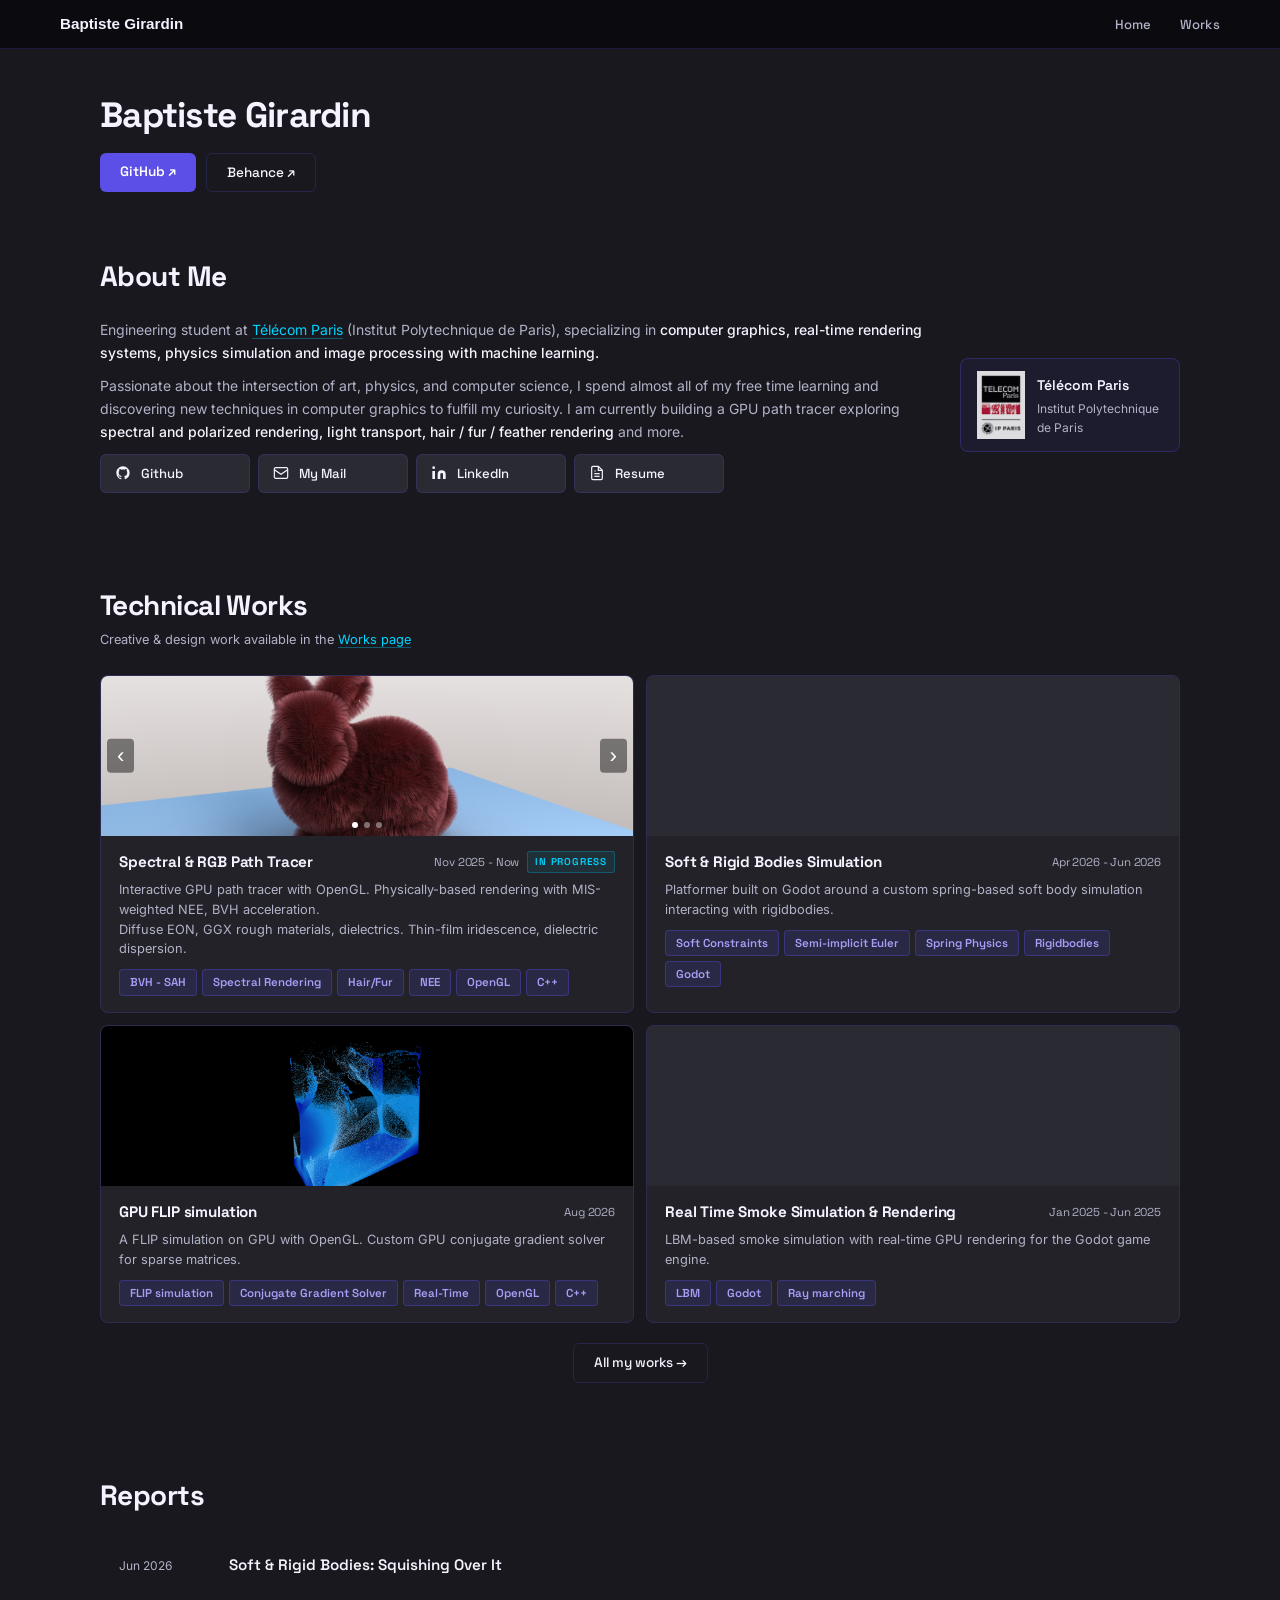
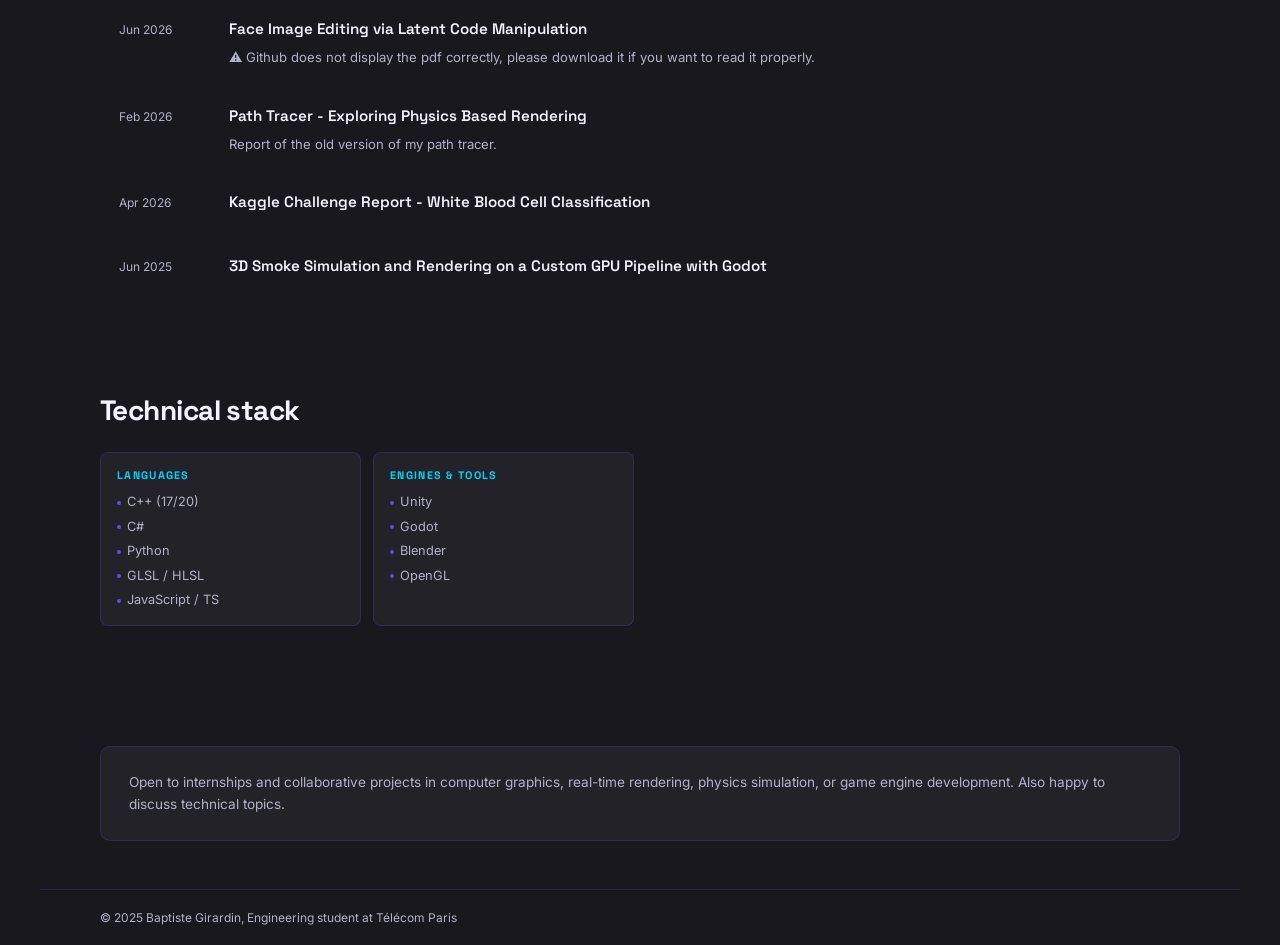
==== commit 9c5af967: "Add FLIP project" ====
--- a/index.html
+++ b/index.html
@@ -40,11 +40,6 @@
           specializing in <strong>computer graphics, real-time rendering systems, physics simulation
           and image processing with machine learning.</strong>
         </p>
-        <div class="about-photo about-photo-mobile">
-          <div class="photo-placeholder">
-            <img src="assets/photo_moi_2.jpeg" alt="Baptiste Girardin" />
-          </div>
-        </div>
         <p>
           Passionate about the intersection of art, physics, and computer science, I spend almost all of my free time learning and discovering new techniques in computer graphics to fulfill my curiosity.
           I am currently building a GPU path tracer exploring <strong>spectral and polarized rendering, light transport, hair / fur / feather rendering</strong> and more.
@@ -99,7 +94,7 @@
       <h2 class="section-title">Technical Works</h2>
       <p class="section-subtitle">Creative & design work available in the <a href="projects.html?filter=art" class="inline-link">Works page</a></p>
     </div>
-    <div class="projects-grid reveal" data-projects="path-tracer, soft-body, foliage, smoke-sim"></div>
+    <div class="projects-grid reveal" data-projects="path-tracer, soft-body, fluid-sim, smoke-sim"></div>
     <script src="js/projects.js"></script>
     <div class="projects-more reveal">
       <a href="projects.html" class="btn-ghost">All my works →</a>
--- a/css/projects.css
+++ b/css/projects.css
@@ -157,6 +157,13 @@
   height: auto;
   aspect-ratio: 16 / 9;
 }
+.project-thumb:has(img.thumb-half) {
+  background: #000;
+}
+.project-thumb img.thumb-half {
+  object-fit: contain;
+  width: scale(1);
+}
 
 .audio-player {
   width: 100%;
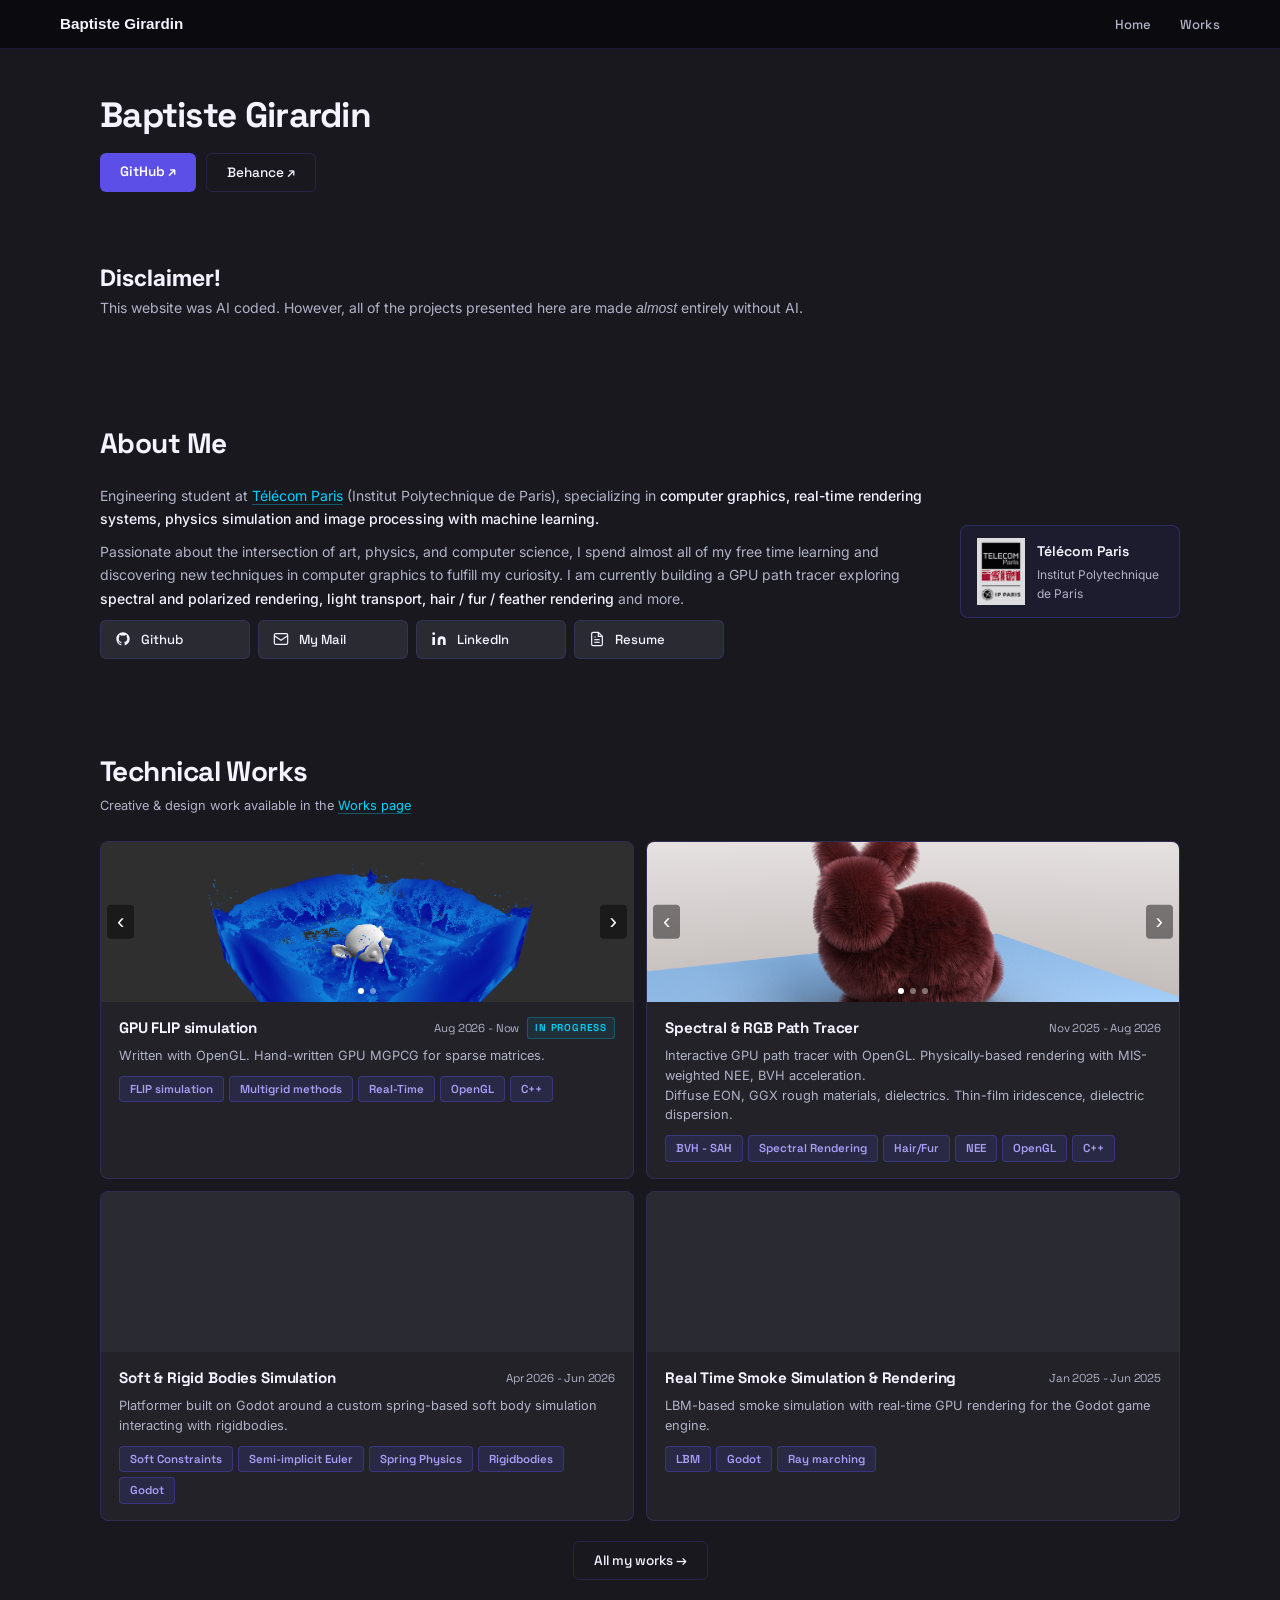
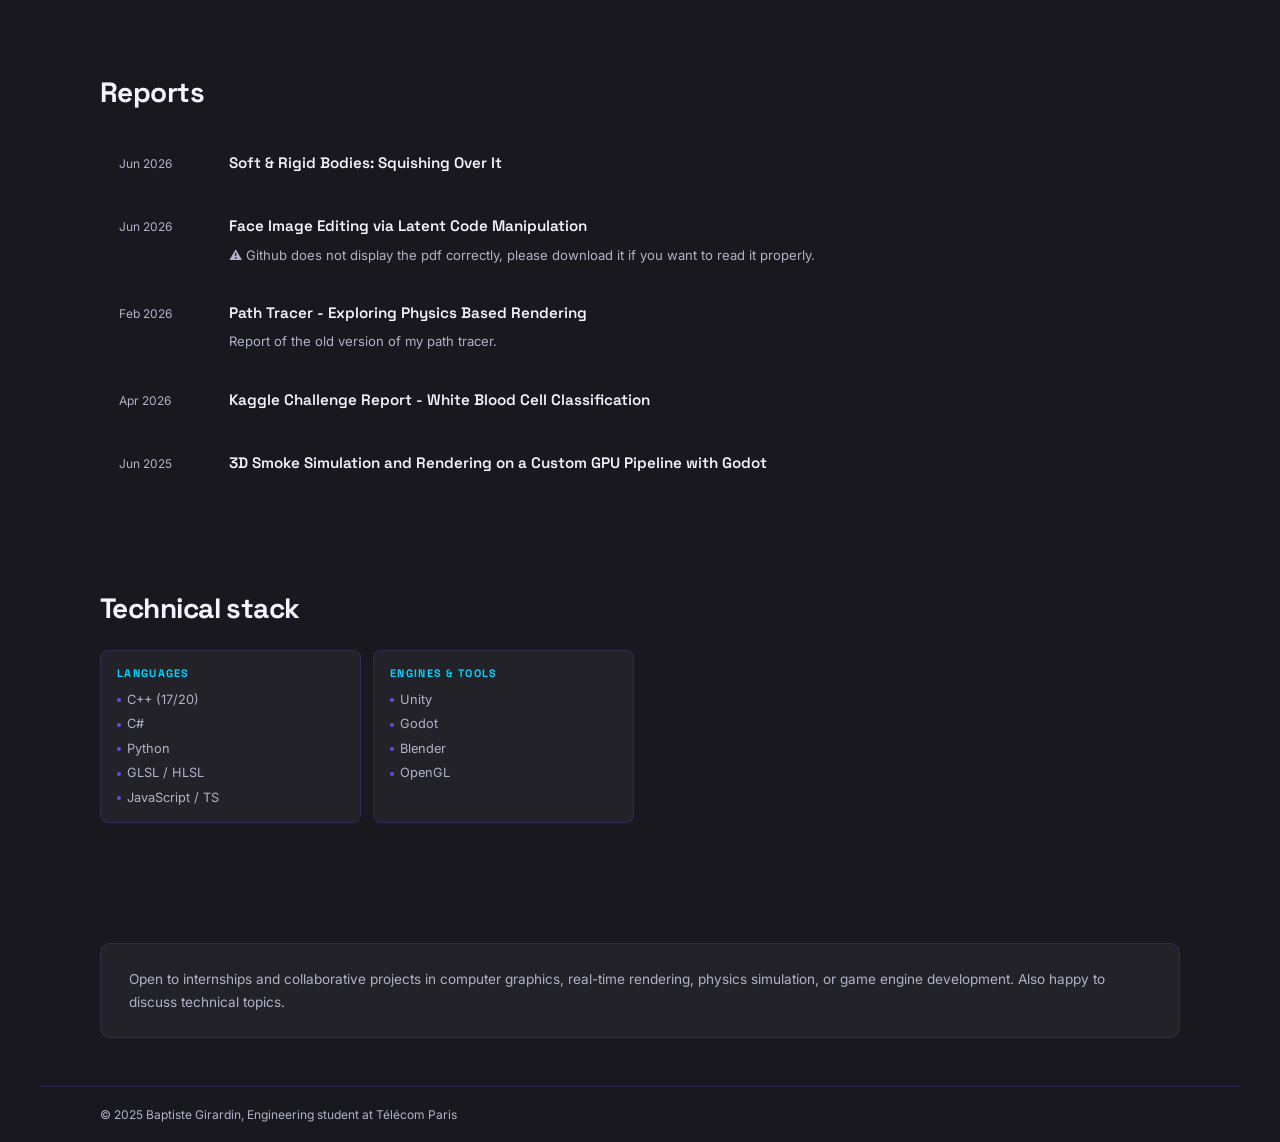
==== commit d56d0533: "Disclaimer" ====
--- a/index.html
+++ b/index.html
@@ -29,6 +29,17 @@
     </div>
   </section>
 
+  <section id="warning">
+    <h1>
+      Disclaimer!
+    </h1>
+    <div class="about-text">
+      <p>
+        This website was AI coded. However, all of the projects presented here are made <i>almost</i> entirely without AI.
+      </p>
+    </div>
+  </section>
+
   <section id="about">
     <div class="reveal">
       <h2 class="section-title">About Me</h2>
@@ -94,7 +105,7 @@
       <h2 class="section-title">Technical Works</h2>
       <p class="section-subtitle">Creative & design work available in the <a href="projects.html?filter=art" class="inline-link">Works page</a></p>
     </div>
-    <div class="projects-grid reveal" data-projects="path-tracer, soft-body, fluid-sim, smoke-sim"></div>
+    <div class="projects-grid reveal" data-projects="fluid-sim, path-tracer, soft-body, smoke-sim"></div>
     <script src="js/projects.js"></script>
     <div class="projects-more reveal">
       <a href="projects.html" class="btn-ghost">All my works →</a>
